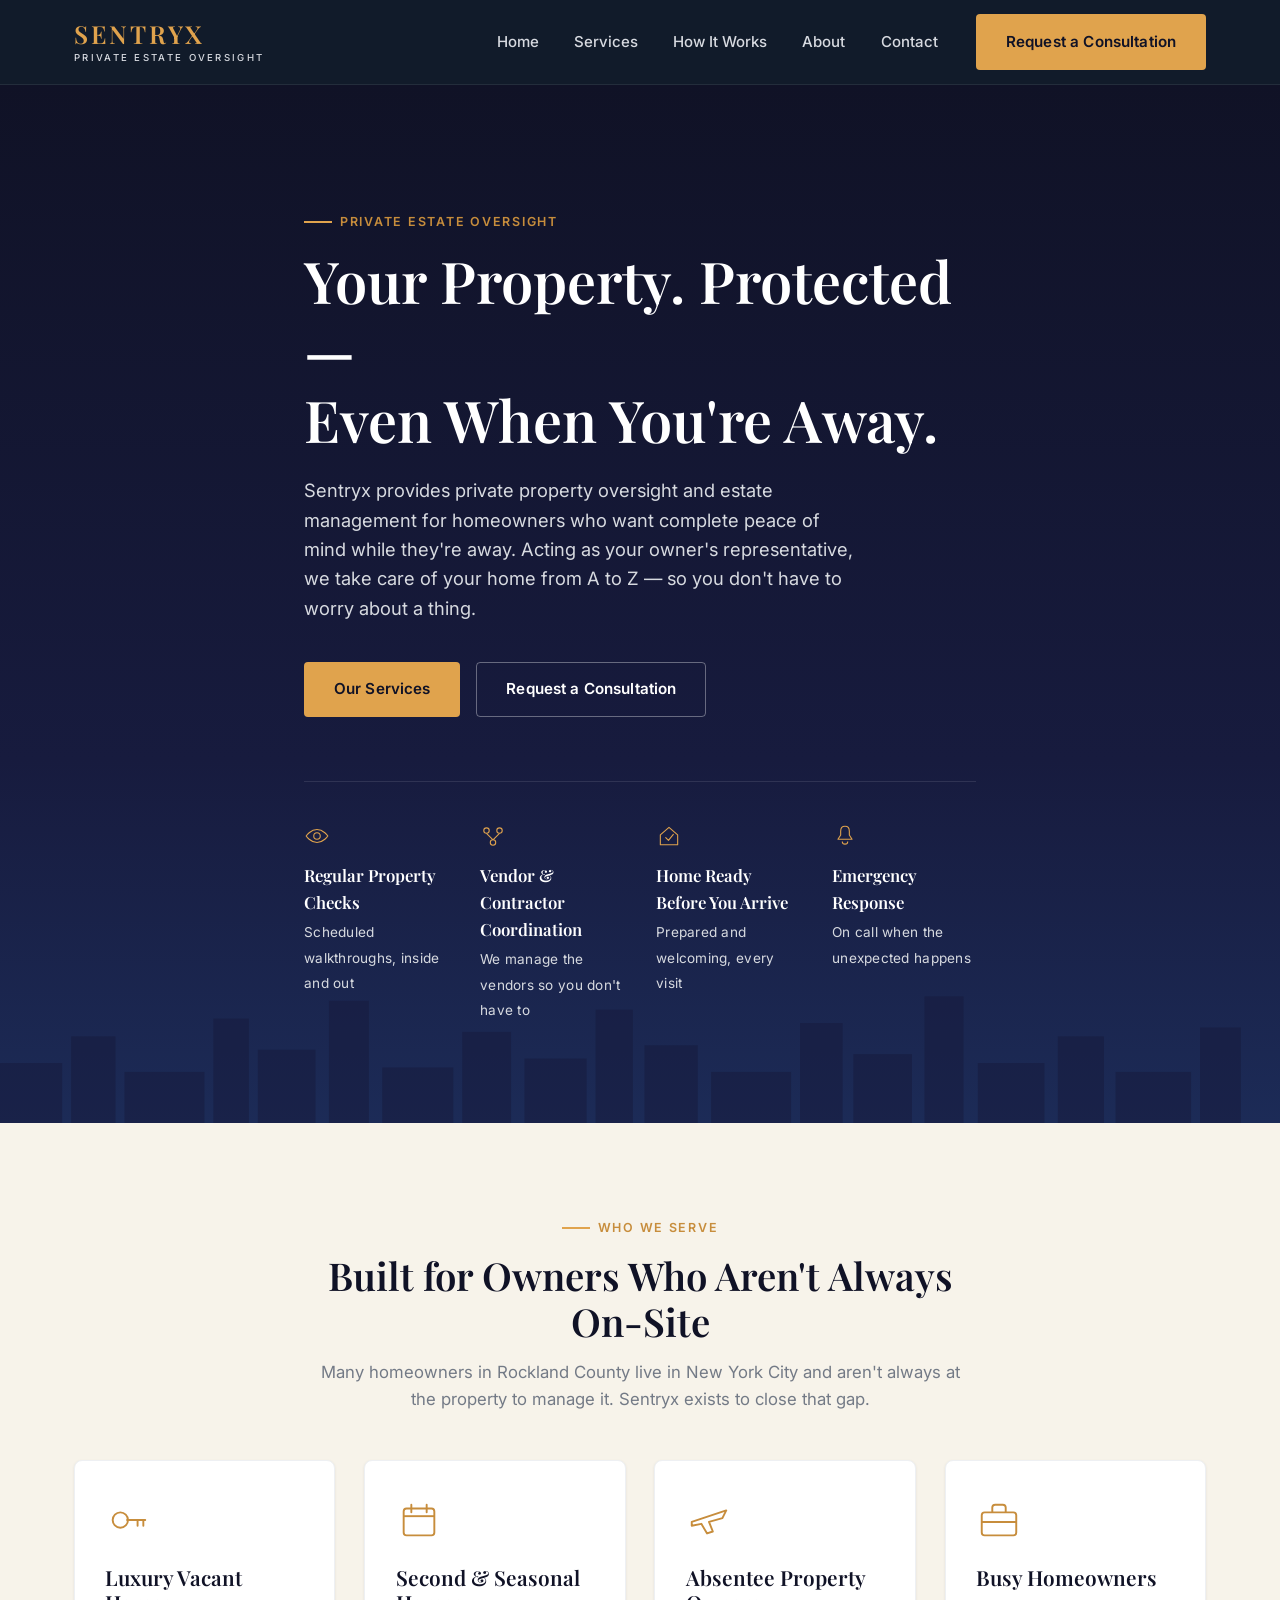
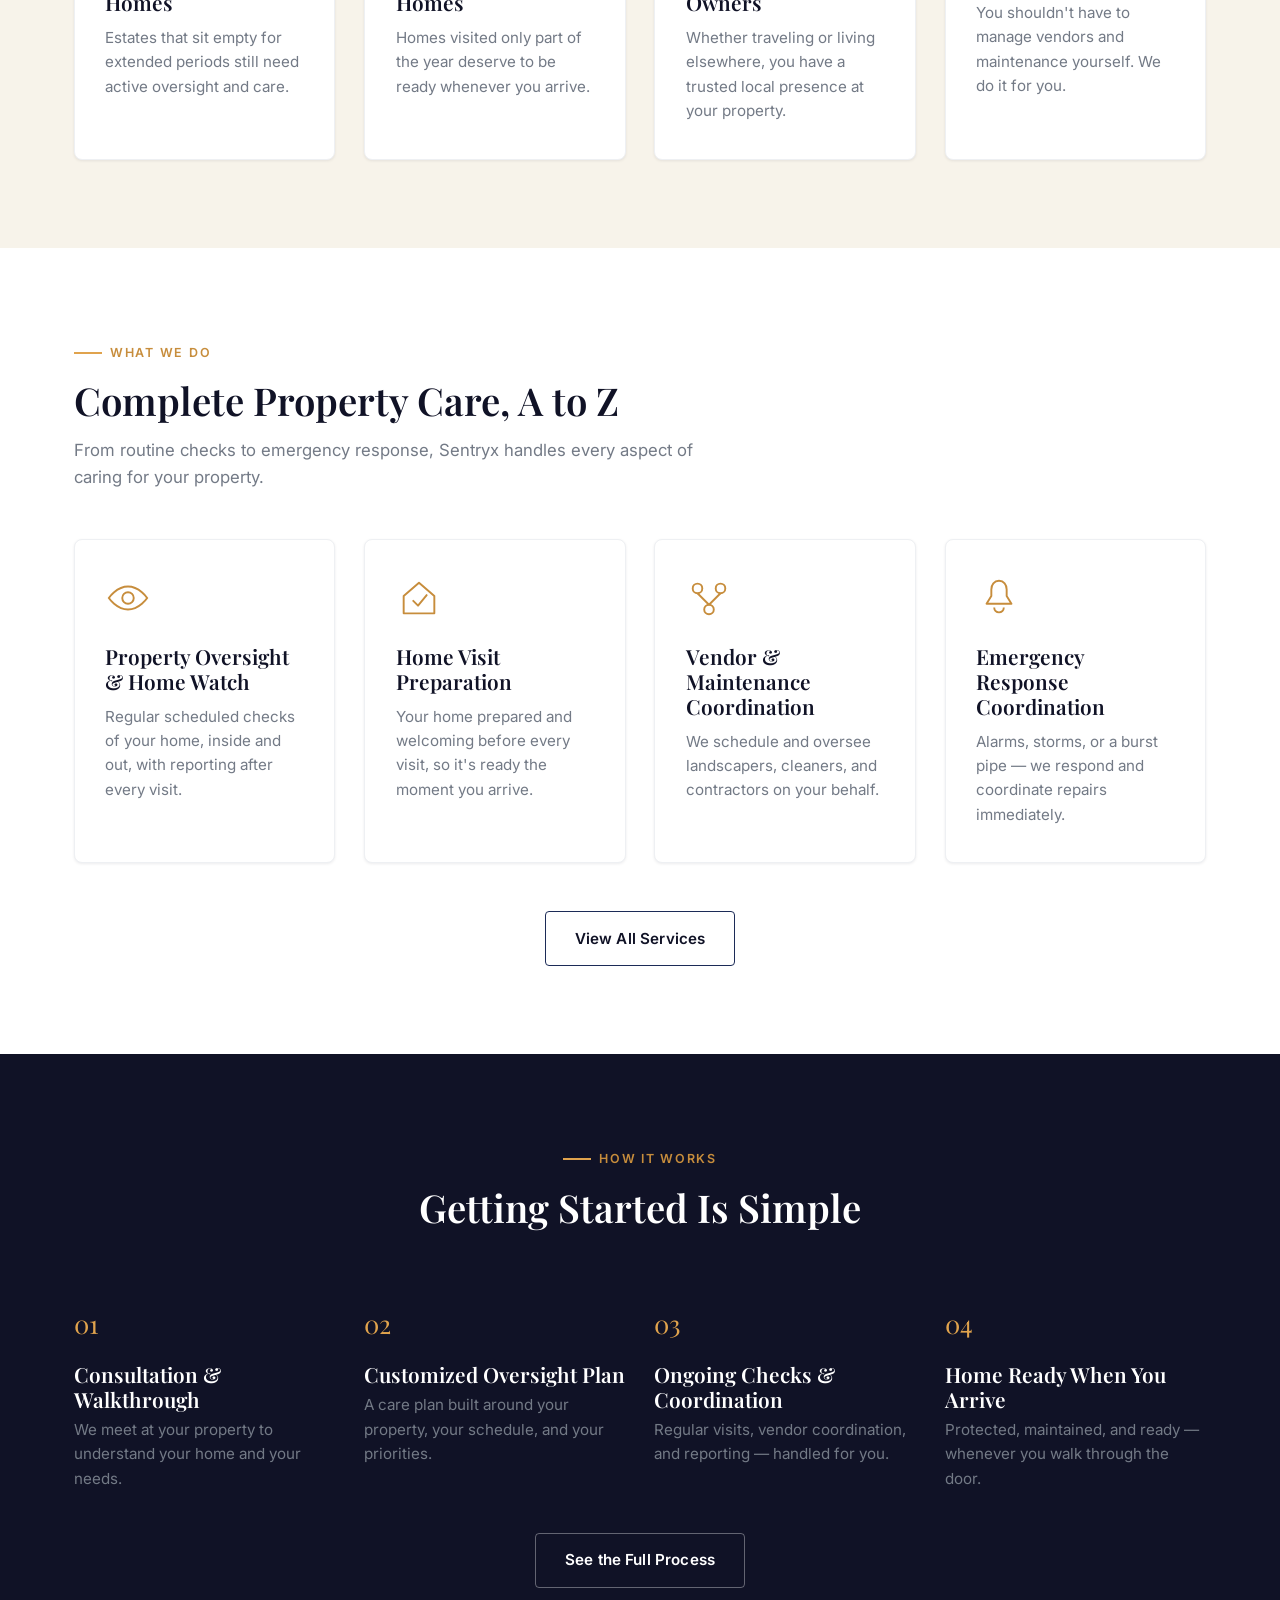
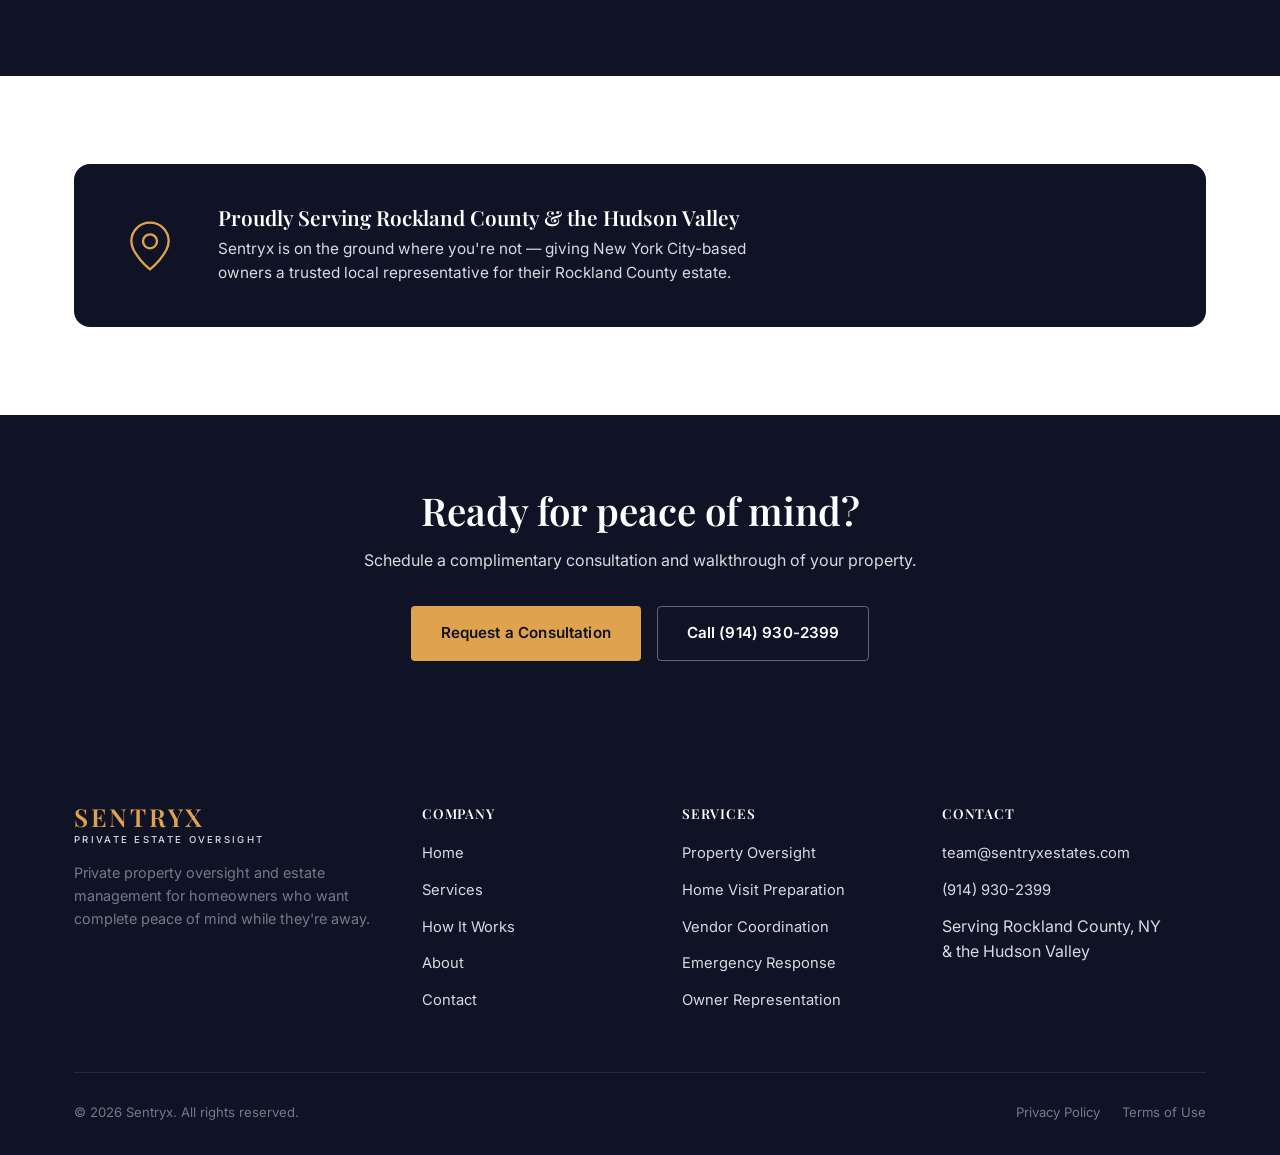
==== index.html @ 88a1ad17 "Rebrand site as Sentryx private property oversight company Replace the placeholder real-estate-inves" ====
<!doctype html>
<html lang="en">
<head>
  <meta charset="UTF-8" />
  <meta name="viewport" content="width=device-width, initial-scale=1.0" />
  <title>Sentryx | Private Estate Oversight &amp; Property Management</title>
  <meta name="description" content="Sentryx provides private property oversight and estate management for luxury vacant homes, second homes, and estates. Acting as your owner's representative, we handle your home from A to Z while you're away." />
  <meta property="og:title" content="Sentryx | Private Estate Oversight & Property Management" />
  <meta property="og:description" content="Your property, protected — even when you're away. Private property oversight and estate management for owners who aren't always on-site." />
  <meta property="og:type" content="website" />
  <link rel="icon" type="image/svg+xml" href="/favicon.svg" />
  <link rel="preconnect" href="https://fonts.googleapis.com" />
  <link rel="preconnect" href="https://fonts.gstatic.com" crossorigin />
  <link href="https://fonts.googleapis.com/css2?family=Inter:wght@400;500;600;700&family=Playfair+Display:wght@600;700&display=swap" rel="stylesheet" />
  <link rel="stylesheet" href="/css/styles.css" />
</head>
<body>

  <header class="site-header">
    <div class="container">
      <a href="/index.html" class="brand">
        <span class="brand__text">Sentryx<span>PRIVATE ESTATE OVERSIGHT</span></span>
      </a>

      <nav class="nav" data-nav>
        <ul class="nav__links">
          <li><a href="/index.html">Home</a></li>
          <li><a href="/services.html">Services</a></li>
          <li><a href="/how-it-works.html">How It Works</a></li>
          <li><a href="/about.html">About</a></li>
          <li><a href="/contact.html">Contact</a></li>
        </ul>
        <div class="nav__actions">
          <a href="/contact.html" class="btn btn--gold">Request a Consultation</a>
        </div>
      </nav>

      <button class="nav-toggle" data-nav-toggle aria-label="Toggle navigation" aria-expanded="false">
        <span></span><span></span><span></span>
      </button>
    </div>
  </header>

  <main>
    <!-- ================= HERO ================= -->
    <section class="hero">
      <div class="container hero__content">
        <div class="eyebrow">Private Estate Oversight</div>
        <h1>Your Property. Protected —<br>Even When You're Away.</h1>
        <p class="lead">
          Sentryx provides private property oversight and estate management for homeowners
          who want complete peace of mind while they're away. Acting as your owner's
          representative, we take care of your home from A to Z — so you don't have to worry
          about a thing.
        </p>
        <div class="hero__actions">
          <a href="/services.html" class="btn btn--gold">Our Services</a>
          <a href="/contact.html" class="btn btn--outline">Request a Consultation</a>
        </div>

        <div class="stat-bar">
          <div class="stat-bar__item">
            <svg viewBox="0 0 48 48" fill="none" xmlns="http://www.w3.org/2000/svg">
              <path d="M4 24 C4 24 12 12 24 12 C36 12 44 24 44 24 C44 24 36 36 24 36 C12 36 4 24 4 24 Z" stroke="currentColor" stroke-width="2"/>
              <circle cx="24" cy="24" r="6" stroke="currentColor" stroke-width="2"/>
            </svg>
            <strong>Regular Property Checks</strong>
            <span>Scheduled walkthroughs, inside and out</span>
          </div>
          <div class="stat-bar__item">
            <svg viewBox="0 0 48 48" fill="none" xmlns="http://www.w3.org/2000/svg">
              <circle cx="12" cy="14" r="5" stroke="currentColor" stroke-width="2"/>
              <circle cx="36" cy="14" r="5" stroke="currentColor" stroke-width="2"/>
              <circle cx="24" cy="36" r="5" stroke="currentColor" stroke-width="2"/>
              <path d="M12 19 L24 31 M36 19 L24 31" stroke="currentColor" stroke-width="2"/>
            </svg>
            <strong>Vendor &amp; Contractor Coordination</strong>
            <span>We manage the vendors so you don't have to</span>
          </div>
          <div class="stat-bar__item">
            <svg viewBox="0 0 48 48" fill="none" xmlns="http://www.w3.org/2000/svg">
              <path d="M8 22 L24 8 L40 22 V40 H8 Z" stroke="currentColor" stroke-width="2" stroke-linejoin="round"/>
              <path d="M18 27 L23 32 L32 21" stroke="currentColor" stroke-width="2" stroke-linecap="round" stroke-linejoin="round"/>
            </svg>
            <strong>Home Ready Before You Arrive</strong>
            <span>Prepared and welcoming, every visit</span>
          </div>
          <div class="stat-bar__item">
            <svg viewBox="0 0 48 48" fill="none" xmlns="http://www.w3.org/2000/svg">
              <path d="M24 6 C19 6 16 10 16 15 V22 L11 30 H37 L32 22 V15 C32 10 29 6 24 6 Z" stroke="currentColor" stroke-width="2" stroke-linejoin="round"/>
              <path d="M19 34 a5 5 0 0 0 10 0" stroke="currentColor" stroke-width="2"/>
            </svg>
            <strong>Emergency Response</strong>
            <span>On call when the unexpected happens</span>
          </div>
        </div>
      </div>

      <svg class="hero__skyline" viewBox="0 0 1440 160" preserveAspectRatio="none" xmlns="http://www.w3.org/2000/svg">
        <g fill="#171b3e">
          <rect x="0" y="90" width="70" height="70" />
          <rect x="80" y="60" width="50" height="100" />
          <rect x="140" y="100" width="90" height="60" />
          <rect x="240" y="40" width="40" height="120" />
          <rect x="290" y="75" width="65" height="85" />
          <rect x="370" y="20" width="45" height="140" />
          <rect x="430" y="95" width="80" height="65" />
          <rect x="520" y="55" width="55" height="105" />
          <rect x="590" y="85" width="70" height="75" />
          <rect x="670" y="30" width="42" height="130" />
          <rect x="725" y="70" width="60" height="90" />
          <rect x="800" y="100" width="90" height="60" />
          <rect x="900" y="45" width="48" height="115" />
          <rect x="960" y="80" width="66" height="80" />
          <rect x="1040" y="15" width="44" height="145" />
          <rect x="1100" y="90" width="75" height="70" />
          <rect x="1190" y="60" width="52" height="100" />
          <rect x="1255" y="100" width="85" height="60" />
          <rect x="1350" y="50" width="46" height="110" />
        </g>
      </svg>
    </section>

    <!-- ================= WHO WE SERVE ================= -->
    <section class="section section--cream">
      <div class="container">
        <div class="section-head center" data-reveal>
          <div class="eyebrow" style="justify-content:center">Who We Serve</div>
          <h2>Built for Owners Who Aren't Always On-Site</h2>
          <p>Many homeowners in Rockland County live in New York City and aren't always at the property to manage it. Sentryx exists to close that gap.</p>
        </div>

        <div class="grid grid--4">
          <div class="strategy-card" data-reveal>
            <svg class="strategy-card__icon" viewBox="0 0 48 48" fill="none" xmlns="http://www.w3.org/2000/svg">
              <circle cx="16" cy="24" r="8" stroke="currentColor" stroke-width="2"/>
              <path d="M23 24 H42 M34 24 V30 M40 24 V30" stroke="currentColor" stroke-width="2" stroke-linecap="round"/>
            </svg>
            <h3>Luxury Vacant Homes</h3>
            <p>Estates that sit empty for extended periods still need active oversight and care.</p>
          </div>
          <div class="strategy-card" data-reveal>
            <svg class="strategy-card__icon" viewBox="0 0 48 48" fill="none" xmlns="http://www.w3.org/2000/svg">
              <rect x="8" y="12" width="32" height="28" rx="3" stroke="currentColor" stroke-width="2"/>
              <path d="M8 20 H40" stroke="currentColor" stroke-width="2"/>
              <path d="M16 8 V16 M32 8 V16" stroke="currentColor" stroke-width="2" stroke-linecap="round"/>
            </svg>
            <h3>Second &amp; Seasonal Homes</h3>
            <p>Homes visited only part of the year deserve to be ready whenever you arrive.</p>
          </div>
          <div class="strategy-card" data-reveal>
            <svg class="strategy-card__icon" viewBox="0 0 48 48" fill="none" xmlns="http://www.w3.org/2000/svg">
              <path d="M6 26 L42 14 L38 22 L24 26 L28 36 L22 38 L16 28 L6 30 Z" stroke="currentColor" stroke-width="2" stroke-linejoin="round"/>
            </svg>
            <h3>Absentee Property Owners</h3>
            <p>Whether traveling or living elsewhere, you have a trusted local presence at your property.</p>
          </div>
          <div class="strategy-card" data-reveal>
            <svg class="strategy-card__icon" viewBox="0 0 48 48" fill="none" xmlns="http://www.w3.org/2000/svg">
              <rect x="6" y="16" width="36" height="24" rx="3" stroke="currentColor" stroke-width="2"/>
              <path d="M17 16 V11 C17 9 18.5 8 20 8 H28 C29.5 8 31 9 31 11 V16" stroke="currentColor" stroke-width="2"/>
              <path d="M6 26 H42" stroke="currentColor" stroke-width="2"/>
            </svg>
            <h3>Busy Homeowners</h3>
            <p>You shouldn't have to manage vendors and maintenance yourself. We do it for you.</p>
          </div>
        </div>
      </div>
    </section>

    <!-- ================= SERVICES TEASER ================= -->
    <section class="section">
      <div class="container">
        <div class="section-head" data-reveal>
          <div class="eyebrow">What We Do</div>
          <h2>Complete Property Care, A to Z</h2>
          <p>From routine checks to emergency response, Sentryx handles every aspect of caring for your property.</p>
        </div>

        <div class="grid grid--4">
          <div class="strategy-card" data-reveal>
            <svg class="strategy-card__icon" viewBox="0 0 48 48" fill="none" xmlns="http://www.w3.org/2000/svg">
              <path d="M4 24 C4 24 12 12 24 12 C36 12 44 24 44 24 C44 24 36 36 24 36 C12 36 4 24 4 24 Z" stroke="currentColor" stroke-width="2"/>
              <circle cx="24" cy="24" r="6" stroke="currentColor" stroke-width="2"/>
            </svg>
            <h3>Property Oversight &amp; Home Watch</h3>
            <p>Regular scheduled checks of your home, inside and out, with reporting after every visit.</p>
          </div>
          <div class="strategy-card" data-reveal>
            <svg class="strategy-card__icon" viewBox="0 0 48 48" fill="none" xmlns="http://www.w3.org/2000/svg">
              <path d="M8 22 L24 8 L40 22 V40 H8 Z" stroke="currentColor" stroke-width="2" stroke-linejoin="round"/>
              <path d="M18 27 L23 32 L32 21" stroke="currentColor" stroke-width="2" stroke-linecap="round" stroke-linejoin="round"/>
            </svg>
            <h3>Home Visit Preparation</h3>
            <p>Your home prepared and welcoming before every visit, so it's ready the moment you arrive.</p>
          </div>
          <div class="strategy-card" data-reveal>
            <svg class="strategy-card__icon" viewBox="0 0 48 48" fill="none" xmlns="http://www.w3.org/2000/svg">
              <circle cx="12" cy="14" r="5" stroke="currentColor" stroke-width="2"/>
              <circle cx="36" cy="14" r="5" stroke="currentColor" stroke-width="2"/>
              <circle cx="24" cy="36" r="5" stroke="currentColor" stroke-width="2"/>
              <path d="M12 19 L24 31 M36 19 L24 31" stroke="currentColor" stroke-width="2"/>
            </svg>
            <h3>Vendor &amp; Maintenance Coordination</h3>
            <p>We schedule and oversee landscapers, cleaners, and contractors on your behalf.</p>
          </div>
          <div class="strategy-card" data-reveal>
            <svg class="strategy-card__icon" viewBox="0 0 48 48" fill="none" xmlns="http://www.w3.org/2000/svg">
              <path d="M24 6 C19 6 16 10 16 15 V22 L11 30 H37 L32 22 V15 C32 10 29 6 24 6 Z" stroke="currentColor" stroke-width="2" stroke-linejoin="round"/>
              <path d="M19 34 a5 5 0 0 0 10 0" stroke="currentColor" stroke-width="2"/>
            </svg>
            <h3>Emergency Response Coordination</h3>
            <p>Alarms, storms, or a burst pipe — we respond and coordinate repairs immediately.</p>
          </div>
        </div>

        <div style="text-align:center; margin-top:3rem" data-reveal>
          <a href="/services.html" class="btn btn--outline-dark">View All Services</a>
        </div>
      </div>
    </section>

    <!-- ================= HOW IT WORKS TEASER ================= -->
    <section class="section section--navy">
      <div class="container">
        <div class="section-head center" data-reveal>
          <div class="eyebrow" style="justify-content:center">How It Works</div>
          <h2>Getting Started Is Simple</h2>
        </div>
        <div class="grid grid--4">
          <div class="value-item" style="border:none; flex-direction:column" data-reveal>
            <span class="value-item__num">01</span>
            <div><h3>Consultation &amp; Walkthrough</h3><p>We meet at your property to understand your home and your needs.</p></div>
          </div>
          <div class="value-item" style="border:none; flex-direction:column" data-reveal>
            <span class="value-item__num">02</span>
            <div><h3>Customized Oversight Plan</h3><p>A care plan built around your property, your schedule, and your priorities.</p></div>
          </div>
          <div class="value-item" style="border:none; flex-direction:column" data-reveal>
            <span class="value-item__num">03</span>
            <div><h3>Ongoing Checks &amp; Coordination</h3><p>Regular visits, vendor coordination, and reporting — handled for you.</p></div>
          </div>
          <div class="value-item" style="border:none; flex-direction:column" data-reveal>
            <span class="value-item__num">04</span>
            <div><h3>Home Ready When You Arrive</h3><p>Protected, maintained, and ready — whenever you walk through the door.</p></div>
          </div>
        </div>
        <div style="text-align:center; margin-top:1rem" data-reveal>
          <a href="/how-it-works.html" class="btn btn--outline">See the Full Process</a>
        </div>
      </div>
    </section>

    <!-- ================= COVERAGE ================= -->
    <section class="section">
      <div class="container">
        <div class="coverage-banner" data-reveal>
          <svg class="coverage-banner__icon" viewBox="0 0 48 48" fill="none" xmlns="http://www.w3.org/2000/svg">
            <path d="M24 4 C15 4 8 11 8 20 C8 31 24 44 24 44 C24 44 40 31 40 20 C40 11 33 4 24 4 Z" stroke="currentColor" stroke-width="2" stroke-linejoin="round"/>
            <circle cx="24" cy="20" r="6" stroke="currentColor" stroke-width="2"/>
          </svg>
          <div>
            <h3>Proudly Serving Rockland County &amp; the Hudson Valley</h3>
            <p>Sentryx is on the ground where you're not — giving New York City-based owners a trusted local representative for their Rockland County estate.</p>
          </div>
        </div>
      </div>
    </section>

    <!-- ================= CTA ================= -->
    <section class="cta-band">
      <div class="container">
        <h2>Ready for peace of mind?</h2>
        <p>Schedule a complimentary consultation and walkthrough of your property.</p>
        <div class="cta-band__actions">
          <a href="/contact.html" class="btn btn--gold">Request a Consultation</a>
          <a href="tel:+19149302399" class="btn btn--outline">Call (914) 930-2399</a>
        </div>
      </div>
    </section>
  </main>

  <footer class="site-footer">
    <div class="container">
      <div class="footer-grid">
        <div class="footer-brand">
          <a href="/index.html" class="brand">
            <span class="brand__text">Sentryx<span>PRIVATE ESTATE OVERSIGHT</span></span>
          </a>
          <p>Private property oversight and estate management for homeowners who want complete peace of mind while they're away.</p>
        </div>
        <div>
          <h4>Company</h4>
          <ul>
            <li><a href="/index.html">Home</a></li>
            <li><a href="/services.html">Services</a></li>
            <li><a href="/how-it-works.html">How It Works</a></li>
            <li><a href="/about.html">About</a></li>
            <li><a href="/contact.html">Contact</a></li>
          </ul>
        </div>
        <div>
          <h4>Services</h4>
          <ul>
            <li><a href="/services.html#oversight">Property Oversight</a></li>
            <li><a href="/services.html#preparation">Home Visit Preparation</a></li>
            <li><a href="/services.html#vendor">Vendor Coordination</a></li>
            <li><a href="/services.html#emergency">Emergency Response</a></li>
            <li><a href="/services.html#representation">Owner Representation</a></li>
          </ul>
        </div>
        <div>
          <h4>Contact</h4>
          <ul>
            <li><a href="mailto:team@sentryxestates.com">team@sentryxestates.com</a></li>
            <li><a href="tel:+19149302399">(914) 930-2399</a></li>
            <li><span>Serving Rockland County, NY<br>&amp; the Hudson Valley</span></li>
          </ul>
        </div>
      </div>
      <div class="footer-bottom">
        <span>&copy; <span data-year>2026</span> Sentryx. All rights reserved.</span>
        <div class="footer-legal">
          <a href="/contact.html">Privacy Policy</a>
          <a href="/contact.html">Terms of Use</a>
        </div>
      </div>
    </div>
  </footer>

  <script src="/js/main.js"></script>
</body>
</html>
---- css/styles.css ----
/* ==========================================================================
   Sentryx — Design System
   ========================================================================== */

:root {
  --navy-900: #101226;
  --navy-800: #171b3e;
  --navy-700: #1c2b57;
  --navy-600: #102052;
  --gold-500: #e0a34d;
  --gold-600: #c78d3c;
  --gold-100: #f7e7cc;
  --gold-gradient: linear-gradient(135deg, #eeb96d, #e0a34d);
  --cream: #f7f3ea;
  --white: #ffffff;
  --gray-900: #1c2027;
  --gray-700: #454b55;
  --gray-500: #737a86;
  --gray-300: #d7dae0;
  --gray-100: #eef0f3;

  --font-serif: "Playfair Display", Georgia, "Times New Roman", serif;
  --font-sans: "Inter", -apple-system, BlinkMacSystemFont, "Segoe UI", Roboto, sans-serif;

  --container-width: 1180px;
  --radius-sm: 4px;
  --radius-md: 8px;
  --radius-lg: 16px;
  --shadow-sm: 0 1px 3px rgba(8, 18, 34, 0.08);
  --shadow-md: 0 8px 24px rgba(8, 18, 34, 0.10);
  --shadow-lg: 0 20px 48px rgba(8, 18, 34, 0.16);
  --transition: 0.25s ease;
}

/* ---------- Reset ---------- */
*, *::before, *::after { box-sizing: border-box; }
html { scroll-behavior: smooth; }
body, h1, h2, h3, h4, p, figure { margin: 0; }
ul { margin: 0; padding: 0; list-style: none; }
a { color: inherit; text-decoration: none; }
img, svg { display: block; max-width: 100%; }
button { font: inherit; cursor: pointer; }
input, textarea, select { font: inherit; }

body {
  font-family: var(--font-sans);
  color: var(--gray-900);
  background: var(--white);
  line-height: 1.6;
  -webkit-font-smoothing: antialiased;
}

h1, h2, h3, h4 {
  font-family: var(--font-serif);
  font-weight: 600;
  line-height: 1.2;
  color: var(--navy-900);
}

.eyebrow {
  display: inline-flex;
  align-items: center;
  gap: 0.5rem;
  font-size: 0.78rem;
  letter-spacing: 0.14em;
  text-transform: uppercase;
  color: var(--gold-600);
  font-weight: 600;
  margin-bottom: 0.9rem;
}
.eyebrow::before {
  content: "";
  width: 28px;
  height: 2px;
  background: var(--gold-500);
  display: inline-block;
}

.container {
  width: 100%;
  max-width: var(--container-width);
  margin: 0 auto;
  padding: 0 24px;
}

.section {
  padding: 88px 0;
}
.section--tight { padding: 56px 0; }
.section--navy {
  background: var(--navy-900);
  color: var(--gray-300);
}
.section--navy h2, .section--navy h3 { color: var(--white); }
.section--cream { background: var(--cream); }

.section-head {
  max-width: 640px;
  margin-bottom: 3rem;
}
.section-head.center { margin-left: auto; margin-right: auto; text-align: center; }
.section-head p { color: var(--gray-500); font-size: 1.05rem; margin-top: 0.9rem; }
.section--navy .section-head p { color: var(--gray-300); }

h1 { font-size: clamp(2.4rem, 4.5vw, 3.6rem); }
h2 { font-size: clamp(1.9rem, 3vw, 2.5rem); }
h3 { font-size: 1.3rem; }

/* ---------- Buttons ---------- */
.btn {
  display: inline-flex;
  align-items: center;
  justify-content: center;
  gap: 0.6rem;
  padding: 0.9rem 1.8rem;
  border-radius: var(--radius-sm);
  font-weight: 600;
  font-size: 0.95rem;
  letter-spacing: 0.01em;
  border: 1px solid transparent;
  transition: background var(--transition), color var(--transition), border-color var(--transition), transform var(--transition);
  white-space: nowrap;
}
.btn:active { transform: translateY(1px); }
.btn--gold {
  background: var(--gold-500);
  color: var(--navy-900);
}
.btn--gold:hover { background: var(--gold-600); }
.btn--outline {
  border-color: rgba(255, 255, 255, 0.35);
  color: var(--white);
}
.btn--outline:hover { border-color: var(--gold-500); color: var(--gold-500); }
.btn--outline-dark {
  border-color: var(--navy-700);
  color: var(--navy-900);
}
.btn--outline-dark:hover { border-color: var(--gold-600); color: var(--gold-600); }
.btn--block { width: 100%; }

/* ---------- Header / Nav ---------- */
.site-header {
  position: sticky;
  top: 0;
  z-index: 100;
  background: rgba(8, 18, 34, 0.96);
  backdrop-filter: blur(6px);
  border-bottom: 1px solid rgba(255, 255, 255, 0.08);
}
.site-header .container {
  display: flex;
  align-items: center;
  justify-content: space-between;
  height: 84px;
}

.brand {
  display: flex;
  align-items: center;
  gap: 0.65rem;
  color: var(--white);
}
.brand__text {
  font-family: var(--font-serif);
  font-size: 1.55rem;
  font-weight: 600;
  letter-spacing: 0.11em;
  text-transform: uppercase;
  color: var(--gold-500);
  line-height: 1;
}
.brand__text span {
  display: block;
  font-family: var(--font-sans);
  font-size: 0.6rem;
  letter-spacing: 0.24em;
  text-transform: uppercase;
  color: var(--gray-300);
  font-weight: 500;
  margin-top: 6px;
}

.nav {
  display: flex;
  align-items: center;
  gap: 2.4rem;
}
.nav__links {
  display: flex;
  gap: 2.2rem;
}
.nav__links a {
  color: var(--gray-300);
  font-size: 0.94rem;
  font-weight: 500;
  position: relative;
  padding: 0.4rem 0;
  transition: color var(--transition);
}
.nav__links a:hover, .nav__links a.is-active { color: var(--white); }
.nav__links a.is-active::after {
  content: "";
  position: absolute;
  left: 0; right: 0; bottom: 0;
  height: 2px;
  background: var(--gold-500);
}

.nav-toggle {
  display: none;
  flex-direction: column;
  gap: 5px;
  background: none;
  border: none;
  padding: 6px;
}
.nav-toggle span {
  width: 24px;
  height: 2px;
  background: var(--white);
  transition: transform var(--transition), opacity var(--transition);
}
.nav-toggle.is-open span:nth-child(1) { transform: translateY(7px) rotate(45deg); }
.nav-toggle.is-open span:nth-child(2) { opacity: 0; }
.nav-toggle.is-open span:nth-child(3) { transform: translateY(-7px) rotate(-45deg); }

/* ---------- Hero ---------- */
.hero {
  position: relative;
  background: linear-gradient(180deg, var(--navy-900) 0%, var(--navy-800) 65%, var(--navy-700) 100%);
  color: var(--white);
  overflow: hidden;
  padding: 120px 0 100px;
}
.hero__skyline {
  position: absolute;
  left: 0; right: 0; bottom: -2px;
  width: 100%;
  height: auto;
  opacity: 0.55;
  pointer-events: none;
}
.hero h1 { color: var(--white); }
.hero__content {
  position: relative;
  max-width: 720px;
}
.hero p.lead {
  font-size: 1.15rem;
  color: var(--gray-300);
  margin-top: 1.4rem;
  max-width: 560px;
}
.hero__actions {
  display: flex;
  gap: 1rem;
  margin-top: 2.4rem;
  flex-wrap: wrap;
}

.stat-bar {
  position: relative;
  border-top: 1px solid rgba(255, 255, 255, 0.1);
  margin-top: 4rem;
  padding-top: 2.6rem;
  display: grid;
  grid-template-columns: repeat(4, 1fr);
  gap: 2rem;
}
.stat-bar__item svg {
  width: 26px;
  height: 26px;
  color: var(--gold-500);
  margin-bottom: 0.8rem;
}
.stat-bar__item strong {
  display: block;
  font-family: var(--font-serif);
  font-size: 1.05rem;
  font-weight: 600;
  color: var(--white);
  margin-bottom: 0.2rem;
}
.stat-bar__item span {
  font-size: 0.85rem;
  color: var(--gray-300);
  letter-spacing: 0.02em;
}

/* ---------- Check list (service inclusions) ---------- */
.check-list { margin-top: 1.2rem; }
.check-list li {
  display: flex;
  gap: 0.65rem;
  align-items: flex-start;
  padding: 0.45rem 0;
  color: var(--gray-700);
  font-size: 0.94rem;
}
.check-list li svg {
  width: 17px;
  height: 17px;
  color: var(--gold-600);
  flex-shrink: 0;
  margin-top: 3px;
}

/* ---------- Service detail card (services page) ---------- */
.service-detail {
  display: grid;
  grid-template-columns: 64px 1fr;
  gap: 1.6rem;
  padding: 2.4rem 0;
  border-bottom: 1px solid var(--gray-100);
}
.service-detail:last-child { border-bottom: none; }
.service-detail__icon {
  width: 64px;
  height: 64px;
  border-radius: var(--radius-md);
  background: var(--navy-900);
  display: flex;
  align-items: center;
  justify-content: center;
}
.service-detail__icon svg { width: 30px; height: 30px; color: var(--gold-500); }
.service-detail h3 { margin-bottom: 0.5rem; }
.service-detail p { color: var(--gray-500); font-size: 0.98rem; max-width: 620px; }

/* ---------- Coverage / service-area banner ---------- */
.coverage-banner {
  display: flex;
  align-items: center;
  gap: 2.5rem;
  background: var(--navy-900);
  color: var(--white);
  border-radius: var(--radius-lg);
  padding: 2.6rem 3rem;
  flex-wrap: wrap;
}
.coverage-banner__icon {
  width: 56px;
  height: 56px;
  flex-shrink: 0;
  color: var(--gold-500);
}
.coverage-banner h3 { color: var(--white); margin-bottom: 0.4rem; }
.coverage-banner p { color: var(--gray-300); font-size: 0.96rem; max-width: 560px; }

/* ---------- Cards ---------- */
.grid {
  display: grid;
  gap: 1.8rem;
}
.grid--2 { grid-template-columns: repeat(2, 1fr); }
.grid--3 { grid-template-columns: repeat(3, 1fr); }
.grid--4 { grid-template-columns: repeat(4, 1fr); }

.strategy-card {
  background: var(--white);
  border: 1px solid var(--gray-100);
  border-radius: var(--radius-md);
  padding: 2.2rem 1.9rem;
  box-shadow: var(--shadow-sm);
  transition: transform var(--transition), box-shadow var(--transition);
}
.strategy-card:hover { transform: translateY(-4px); box-shadow: var(--shadow-md); }
.strategy-card__icon {
  width: 46px;
  height: 46px;
  margin-bottom: 1.4rem;
  color: var(--gold-600);
}
.strategy-card h3 { margin-bottom: 0.7rem; }
.strategy-card p { color: var(--gray-500); font-size: 0.95rem; }

.property-card {
  background: var(--white);
  border-radius: var(--radius-md);
  overflow: hidden;
  border: 1px solid var(--gray-100);
  box-shadow: var(--shadow-sm);
  transition: transform var(--transition), box-shadow var(--transition);
  display: flex;
  flex-direction: column;
}
.property-card:hover { transform: translateY(-4px); box-shadow: var(--shadow-md); }
.property-card__media {
  position: relative;
  aspect-ratio: 4 / 3;
  background: linear-gradient(135deg, var(--navy-700), var(--navy-900));
  overflow: hidden;
}
.property-card__media svg { width: 100%; height: 100%; }
.property-card__tag {
  position: absolute;
  top: 14px; left: 14px;
  background: rgba(8, 18, 34, 0.75);
  color: var(--gold-500);
  font-size: 0.72rem;
  letter-spacing: 0.08em;
  text-transform: uppercase;
  font-weight: 600;
  padding: 0.4rem 0.7rem;
  border-radius: var(--radius-sm);
}
.property-card__body {
  padding: 1.5rem 1.4rem 1.7rem;
  flex: 1;
  display: flex;
  flex-direction: column;
}
.property-card__body h3 { font-size: 1.15rem; margin-bottom: 0.3rem; }
.property-card__loc {
  color: var(--gray-500);
  font-size: 0.88rem;
  margin-bottom: 1rem;
}
.property-card__meta {
  display: flex;
  gap: 1.2rem;
  margin-top: auto;
  padding-top: 1rem;
  border-top: 1px solid var(--gray-100);
  font-size: 0.82rem;
  color: var(--gray-700);
}
.property-card__meta strong { color: var(--navy-900); display: block; font-size: 0.95rem; }

/* ---------- Filter tabs (portfolio) ---------- */
.filter-bar {
  display: flex;
  flex-wrap: wrap;
  gap: 0.7rem;
  margin-bottom: 2.6rem;
}
.filter-btn {
  background: var(--white);
  border: 1px solid var(--gray-300);
  color: var(--gray-700);
  padding: 0.55rem 1.2rem;
  border-radius: 999px;
  font-size: 0.88rem;
  font-weight: 500;
  transition: all var(--transition);
}
.filter-btn:hover { border-color: var(--gold-500); color: var(--navy-900); }
.filter-btn.is-active {
  background: var(--navy-900);
  border-color: var(--navy-900);
  color: var(--white);
}

/* ---------- CTA band ---------- */
.cta-band {
  background: var(--navy-900);
  color: var(--white);
  padding: 4.5rem 0;
  text-align: center;
}
.cta-band h2 { color: var(--white); }
.cta-band p { color: var(--gray-300); margin-top: 0.9rem; max-width: 560px; margin-left: auto; margin-right: auto; }
.cta-band__actions { margin-top: 2rem; display: flex; justify-content: center; gap: 1rem; flex-wrap: wrap; }

/* ---------- Team ---------- */
.team-card {
  text-align: left;
  background: var(--white);
  border: 1px solid var(--gray-100);
  border-radius: var(--radius-md);
  overflow: hidden;
  box-shadow: var(--shadow-sm);
}
.team-card__media {
  aspect-ratio: 3 / 3.2;
  background: linear-gradient(160deg, var(--navy-600), var(--navy-900));
  display: flex;
  align-items: center;
  justify-content: center;
}
.team-card__media svg { width: 56%; height: 56%; color: rgba(201, 168, 106, 0.85); }
.team-card__body { padding: 1.4rem 1.3rem 1.6rem; }
.team-card__body h3 { font-size: 1.08rem; margin-bottom: 0.15rem; }
.team-card__role {
  color: var(--gold-600);
  font-size: 0.82rem;
  font-weight: 600;
  letter-spacing: 0.04em;
  text-transform: uppercase;
  margin-bottom: 0.8rem;
  display: block;
}
.team-card__body p.bio { color: var(--gray-500); font-size: 0.9rem; }

/* ---------- Values list ---------- */
.value-item {
  display: flex;
  gap: 1.1rem;
  padding: 1.6rem 0;
  border-bottom: 1px solid var(--gray-100);
}
.value-item:last-child { border-bottom: none; }
.value-item__num {
  font-family: var(--font-serif);
  font-size: 1.6rem;
  color: var(--gold-500);
  flex-shrink: 0;
  width: 3rem;
}
.value-item h3 { margin-bottom: 0.4rem; }
.value-item p { color: var(--gray-500); font-size: 0.95rem; }

/* ---------- Timeline (about) ---------- */
.timeline { position: relative; padding-left: 2rem; }
.timeline::before {
  content: "";
  position: absolute;
  left: 5px; top: 6px; bottom: 6px;
  width: 2px;
  background: var(--gray-300);
}
.timeline__item { position: relative; padding-bottom: 2.4rem; }
.timeline__item:last-child { padding-bottom: 0; }
.timeline__item::before {
  content: "";
  position: absolute;
  left: -2rem; top: 4px;
  width: 12px; height: 12px;
  border-radius: 50%;
  background: var(--gold-500);
  border: 3px solid var(--white);
  box-shadow: 0 0 0 1px var(--gray-300);
}
.timeline__year {
  font-family: var(--font-serif);
  color: var(--navy-900);
  font-size: 1.1rem;
  font-weight: 700;
  margin-bottom: 0.25rem;
}
.timeline__item p { color: var(--gray-500); font-size: 0.95rem; }

/* ---------- Contact ---------- */
.contact-grid {
  display: grid;
  grid-template-columns: 1.1fr 0.9fr;
  gap: 3rem;
  align-items: start;
}
.form-field { margin-bottom: 1.3rem; }
.form-field label {
  display: block;
  font-size: 0.86rem;
  font-weight: 600;
  color: var(--navy-900);
  margin-bottom: 0.5rem;
}
.form-field input,
.form-field select,
.form-field textarea {
  width: 100%;
  padding: 0.85rem 1rem;
  border: 1px solid var(--gray-300);
  border-radius: var(--radius-sm);
  background: var(--white);
  color: var(--gray-900);
  transition: border-color var(--transition);
}
.form-field input:focus,
.form-field select:focus,
.form-field textarea:focus {
  outline: none;
  border-color: var(--gold-500);
}
.form-field textarea { resize: vertical; min-height: 120px; }
.form-note { font-size: 0.82rem; color: var(--gray-500); margin-top: 0.9rem; }
.form-success {
  display: none;
  background: var(--gold-100);
  border: 1px solid var(--gold-500);
  color: var(--navy-900);
  padding: 1rem 1.2rem;
  border-radius: var(--radius-sm);
  margin-bottom: 1.5rem;
  font-size: 0.92rem;
}
.form-success.is-visible { display: block; }

.info-card {
  background: var(--cream);
  border-radius: var(--radius-md);
  padding: 2.2rem;
}
.info-row {
  display: flex;
  gap: 1rem;
  padding: 1.1rem 0;
  border-bottom: 1px solid var(--gray-300);
}
.info-row:first-child { padding-top: 0; }
.info-row:last-child { border-bottom: none; }
.info-row__icon {
  width: 22px; height: 22px;
  color: var(--gold-600);
  flex-shrink: 0;
  margin-top: 2px;
}
.info-row h3 { font-size: 0.98rem; margin-bottom: 0.2rem; }
.info-row p, .info-row a { color: var(--gray-700); font-size: 0.92rem; }
.info-row a:hover { color: var(--gold-600); }

.map-graphic {
  margin-top: 1.6rem;
  border-radius: var(--radius-md);
  overflow: hidden;
  border: 1px solid var(--gray-300);
}

/* ---------- Footer ---------- */
.site-footer {
  background: var(--navy-900);
  color: var(--gray-300);
  padding: 4.5rem 0 2rem;
}
.footer-grid {
  display: grid;
  grid-template-columns: 1.4fr 1fr 1fr 1.2fr;
  gap: 2.5rem;
  padding-bottom: 3rem;
  border-bottom: 1px solid rgba(255, 255, 255, 0.1);
}
.footer-grid h4 {
  color: var(--white);
  font-size: 0.85rem;
  letter-spacing: 0.06em;
  text-transform: uppercase;
  margin-bottom: 1.2rem;
}
.footer-grid ul li { margin-bottom: 0.7rem; }
.footer-grid ul a {
  color: var(--gray-300);
  font-size: 0.92rem;
  transition: color var(--transition);
}
.footer-grid ul a:hover { color: var(--gold-500); }
.footer-brand p {
  color: var(--gray-500);
  font-size: 0.9rem;
  margin-top: 1rem;
  max-width: 320px;
}
.footer-bottom {
  display: flex;
  justify-content: space-between;
  align-items: center;
  padding-top: 1.8rem;
  font-size: 0.82rem;
  color: var(--gray-500);
  flex-wrap: wrap;
  gap: 1rem;
}
.footer-bottom a:hover { color: var(--gold-500); }
.footer-legal { display: flex; gap: 1.4rem; }

/* ---------- Reveal animation ---------- */
[data-reveal] {
  opacity: 0;
  transform: translateY(16px);
  transition: opacity 0.6s ease, transform 0.6s ease;
}
[data-reveal].is-visible {
  opacity: 1;
  transform: translateY(0);
}

/* ---------- Page hero (inner pages) ---------- */
.page-hero {
  background: linear-gradient(180deg, var(--navy-900), var(--navy-700));
  color: var(--white);
  padding: 76px 0 64px;
  text-align: center;
}
.page-hero h1 { color: var(--white); }
.page-hero .eyebrow { justify-content: center; color: var(--gold-500); }
.page-hero p { color: var(--gray-300); max-width: 600px; margin: 1rem auto 0; }
.breadcrumb {
  font-size: 0.85rem;
  color: var(--gray-500);
  margin-top: 0.8rem;
}
.breadcrumb a:hover { color: var(--gold-500); }

/* ---------- 404 ---------- */
.error-page {
  min-height: 70vh;
  display: flex;
  align-items: center;
  justify-content: center;
  text-align: center;
  padding: 6rem 0;
}
.error-page .code {
  font-family: var(--font-serif);
  font-size: 6rem;
  color: var(--gold-500);
  line-height: 1;
}

/* ==========================================================================
   Responsive
   ========================================================================== */
@media (max-width: 1024px) {
  .footer-grid { grid-template-columns: 1fr 1fr; gap: 2.5rem 2rem; }
  .grid--4 { grid-template-columns: repeat(2, 1fr); }
  .grid--3 { grid-template-columns: repeat(2, 1fr); }
  .contact-grid { grid-template-columns: 1fr; }
}

@media (max-width: 860px) {
  .nav__links { display: none; }
  .nav-toggle { display: flex; }
  .nav {
    position: fixed;
    top: 84px; left: 0; right: 0;
    background: var(--navy-900);
    flex-direction: column;
    align-items: stretch;
    padding: 0;
    max-height: 0;
    overflow: hidden;
    transition: max-height var(--transition);
    border-bottom: 1px solid rgba(255,255,255,0.08);
  }
  .nav.is-open { max-height: 420px; }
  .nav__links {
    display: flex;
    flex-direction: column;
    gap: 0;
    padding: 0.5rem 24px 1.5rem;
  }
  .nav__links a { padding: 0.9rem 0; border-bottom: 1px solid rgba(255,255,255,0.06); }
  .nav__actions { padding: 0 24px 1.5rem; }
  .stat-bar { grid-template-columns: repeat(2, 1fr); }
}

@media (max-width: 640px) {
  .section { padding: 64px 0; }
  .grid--2, .grid--3, .grid--4 { grid-template-columns: 1fr; }
  .hero { padding: 96px 0 72px; }
  .footer-grid { grid-template-columns: 1fr; }
  .footer-bottom { flex-direction: column; align-items: flex-start; }
  .cta-band__actions .btn { width: 100%; }
  .service-detail { grid-template-columns: 1fr; }
  .coverage-banner { padding: 2rem; text-align: center; flex-direction: column; }
  .coverage-banner p { margin: 0 auto; }
}
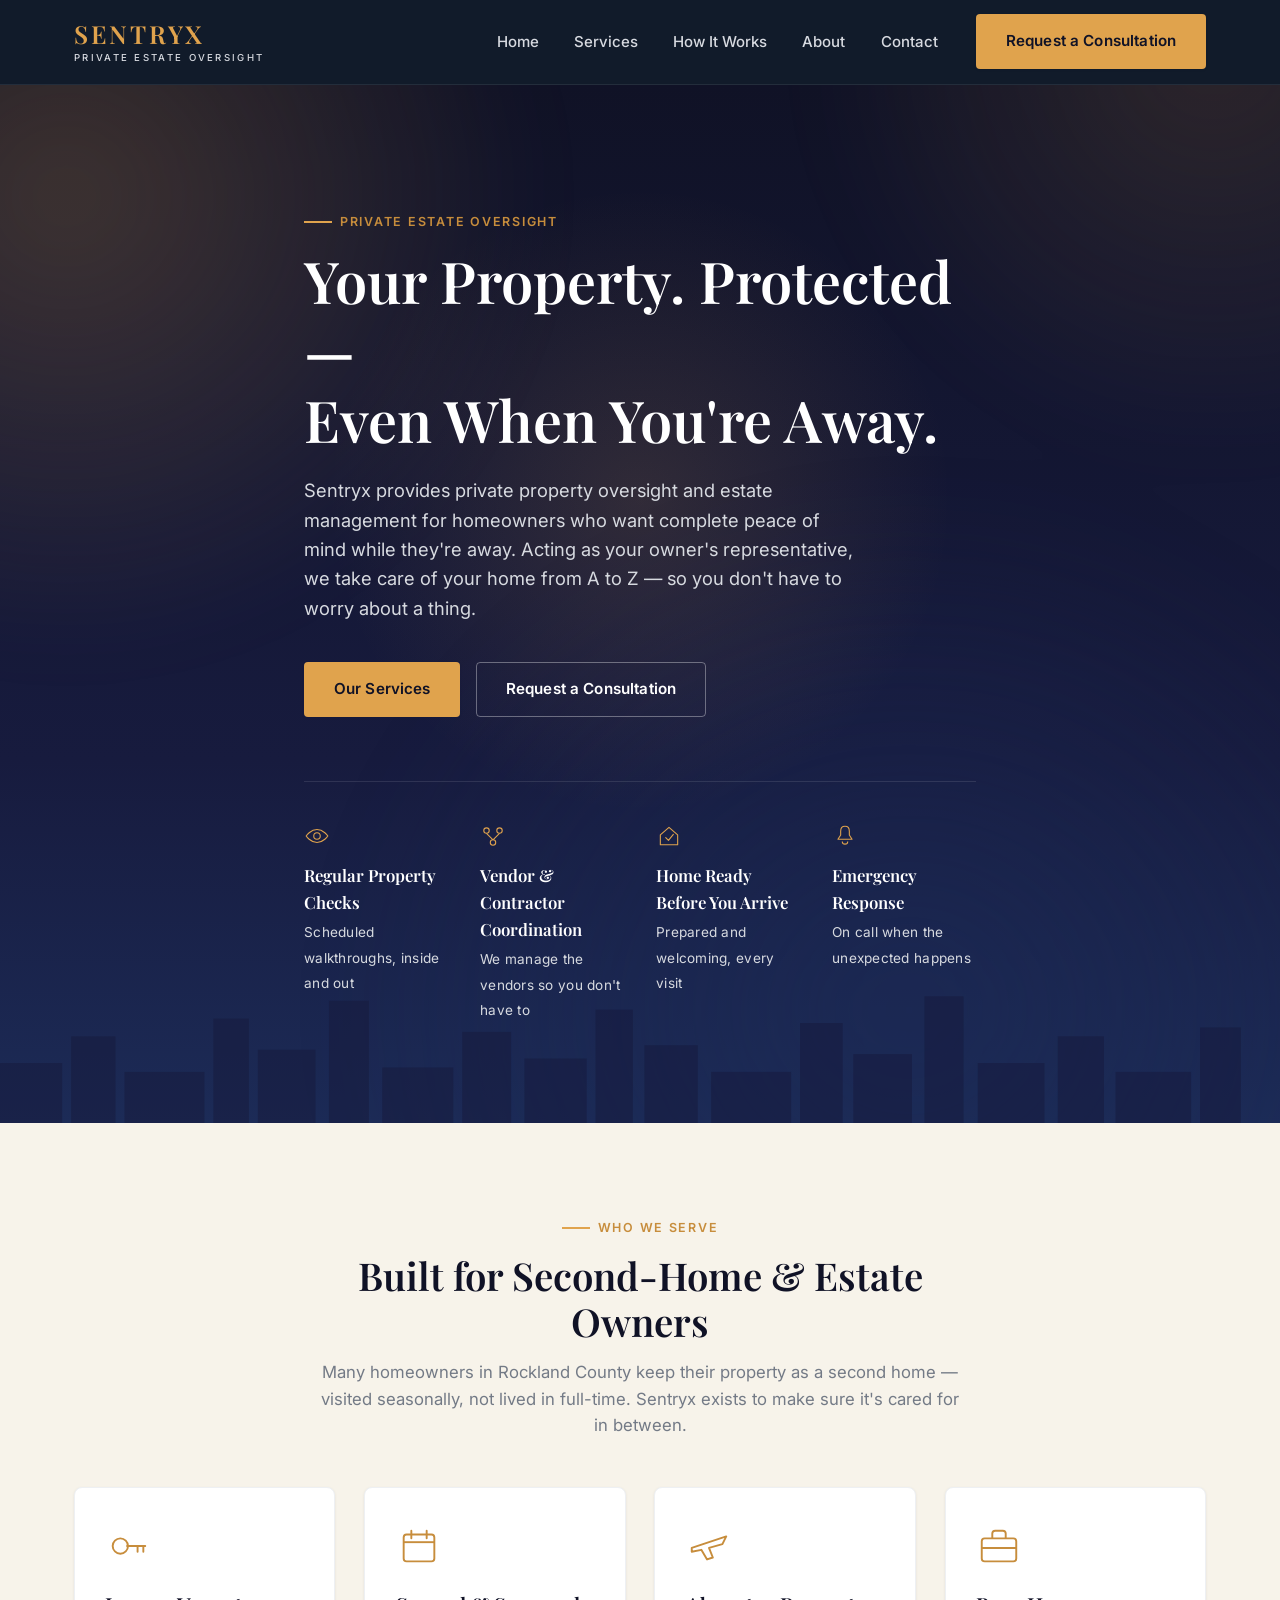
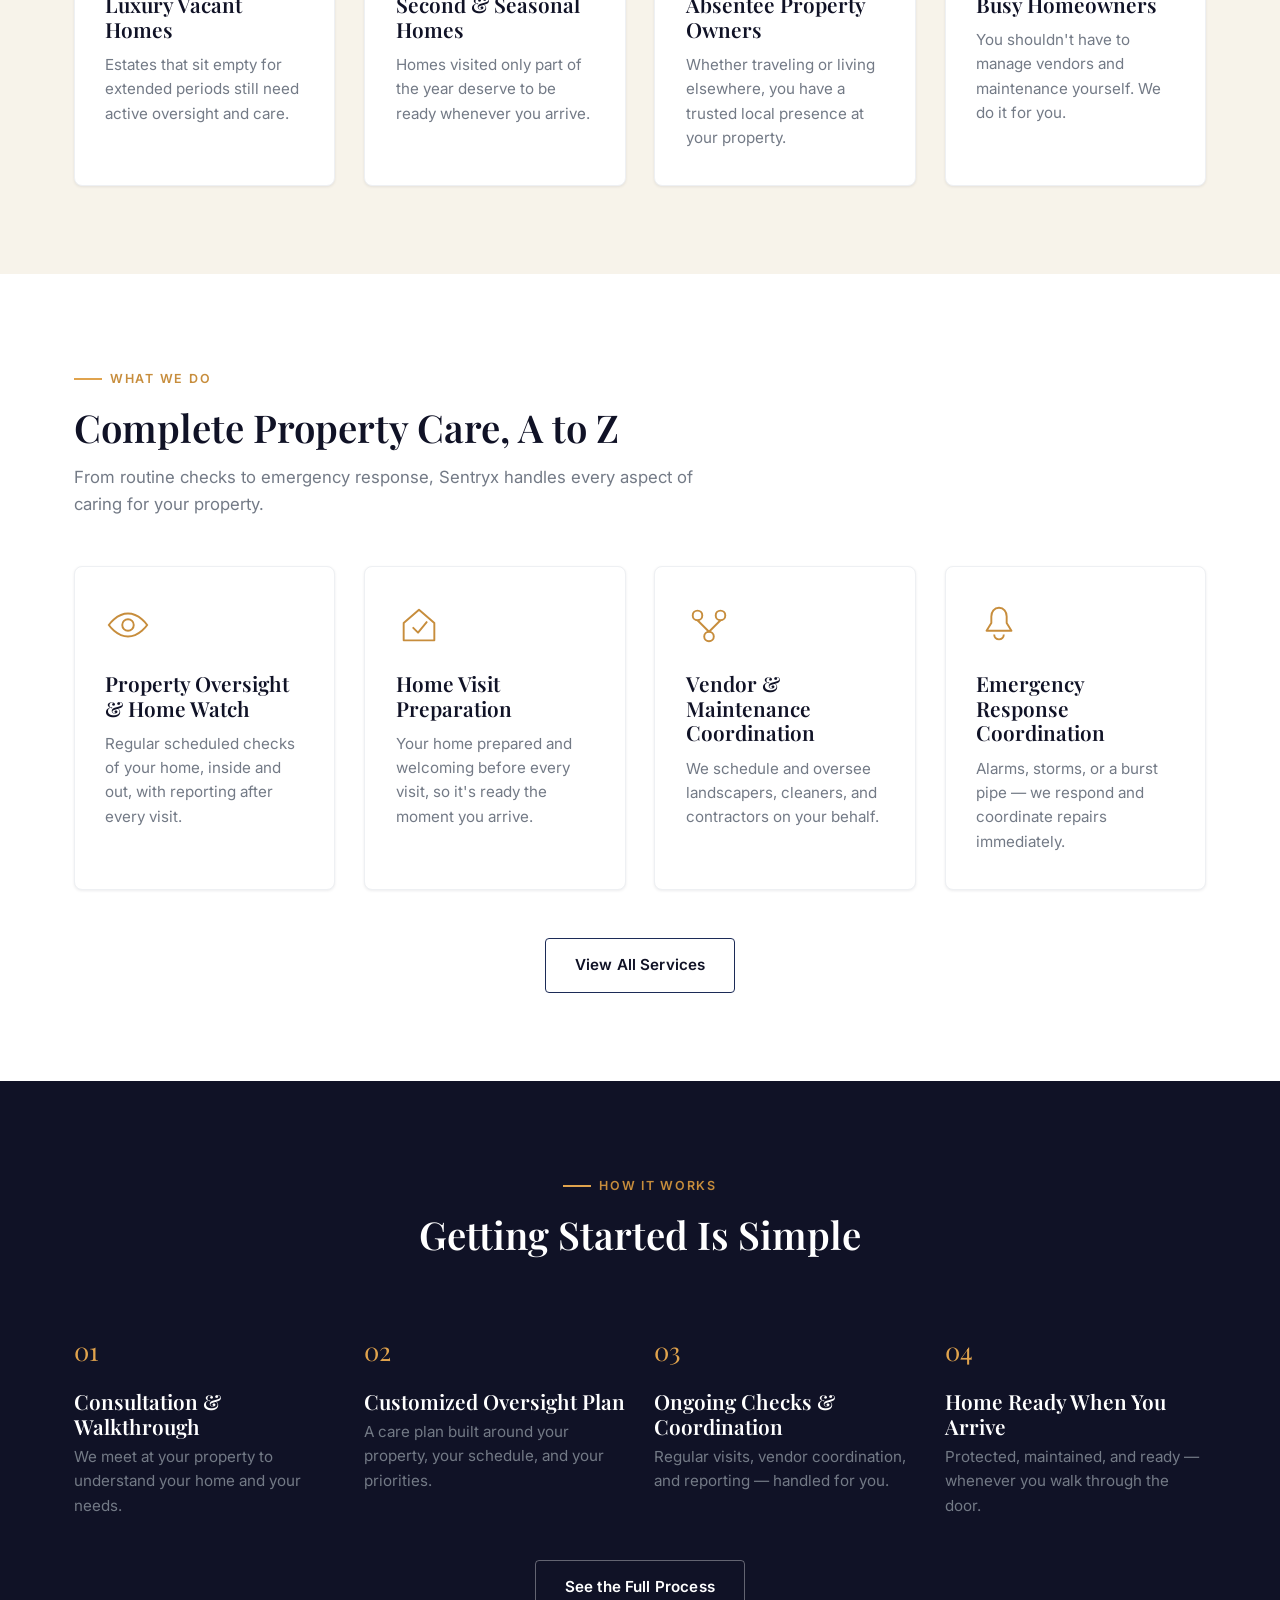
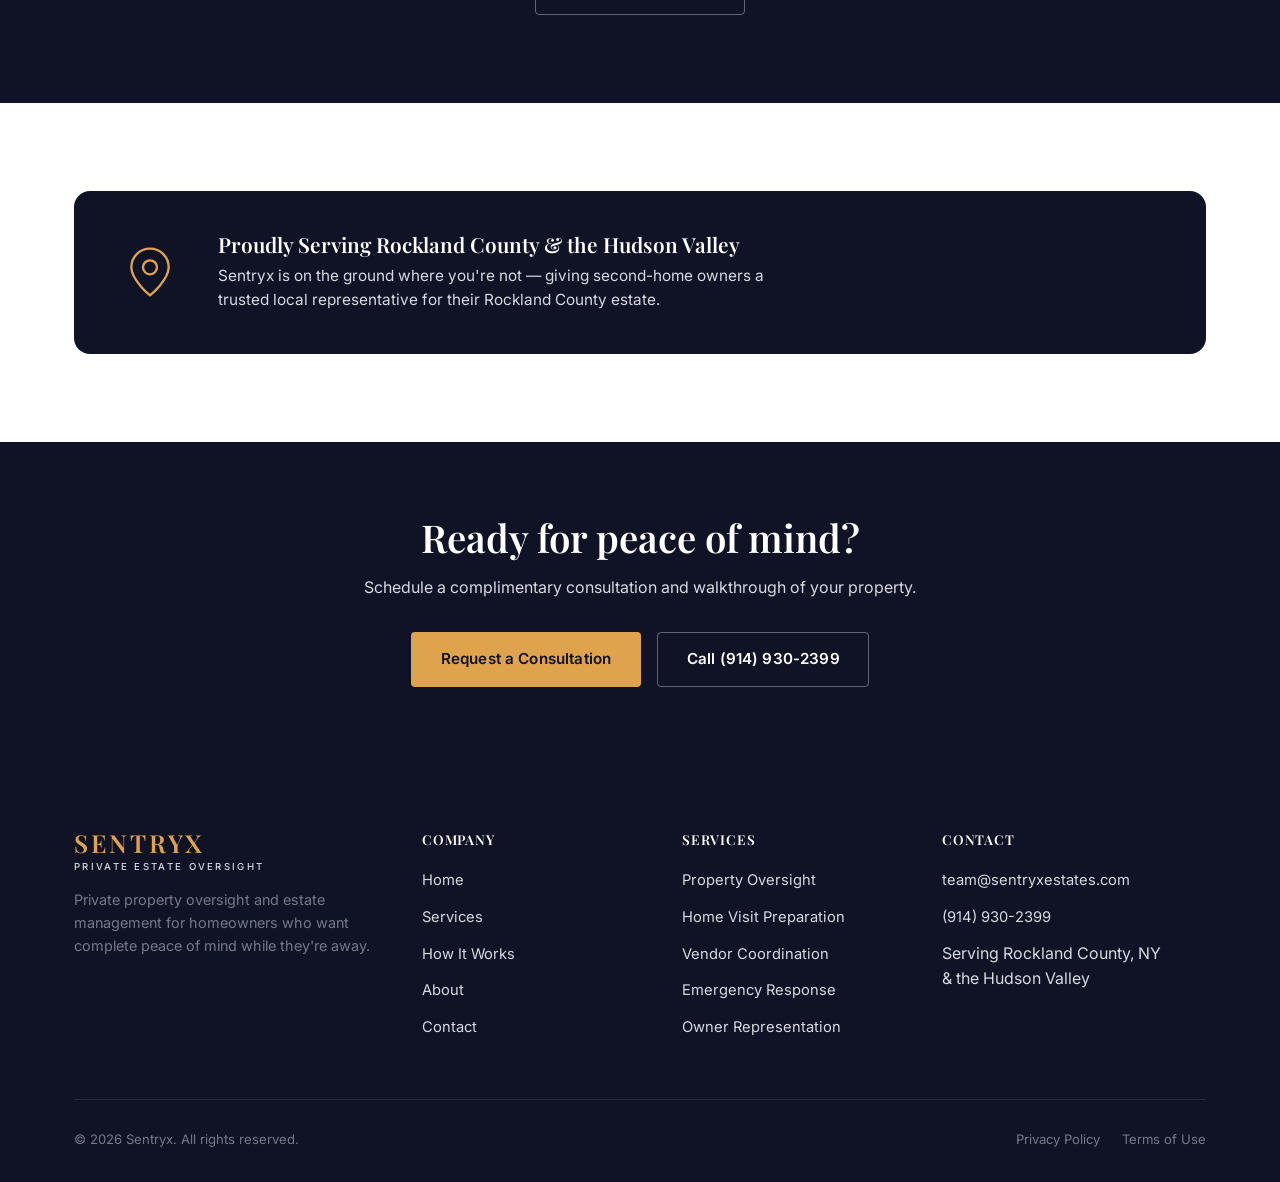
==== commit c561a4ee: "Reframe homepage/about copy around second-home ownership, not NYC commuters Swaps the "aren't always" ====
--- a/index.html
+++ b/index.html
@@ -6,7 +6,7 @@
   <title>Sentryx | Private Estate Oversight &amp; Property Management</title>
   <meta name="description" content="Sentryx provides private property oversight and estate management for luxury vacant homes, second homes, and estates. Acting as your owner's representative, we handle your home from A to Z while you're away." />
   <meta property="og:title" content="Sentryx | Private Estate Oversight & Property Management" />
-  <meta property="og:description" content="Your property, protected — even when you're away. Private property oversight and estate management for owners who aren't always on-site." />
+  <meta property="og:description" content="Your property, protected — even when you're away. Private property oversight and estate management for second-home and estate owners." />
   <meta property="og:type" content="website" />
   <link rel="icon" type="image/svg+xml" href="/favicon.svg" />
   <link rel="preconnect" href="https://fonts.googleapis.com" />
@@ -126,8 +126,8 @@
       <div class="container">
         <div class="section-head center" data-reveal>
           <div class="eyebrow" style="justify-content:center">Who We Serve</div>
-          <h2>Built for Owners Who Aren't Always On-Site</h2>
-          <p>Many homeowners in Rockland County live in New York City and aren't always at the property to manage it. Sentryx exists to close that gap.</p>
+          <h2>Built for Second-Home &amp; Estate Owners</h2>
+          <p>Many homeowners in Rockland County keep their property as a second home — visited seasonally, not lived in full-time. Sentryx exists to make sure it's cared for in between.</p>
         </div>
 
         <div class="grid grid--4">
@@ -261,7 +261,7 @@
           </svg>
           <div>
             <h3>Proudly Serving Rockland County &amp; the Hudson Valley</h3>
-            <p>Sentryx is on the ground where you're not — giving New York City-based owners a trusted local representative for their Rockland County estate.</p>
+            <p>Sentryx is on the ground where you're not — giving second-home owners a trusted local representative for their Rockland County estate.</p>
           </div>
         </div>
       </div>
--- a/css/styles.css
+++ b/css/styles.css
@@ -29,7 +29,11 @@
   --shadow-sm: 0 1px 3px rgba(8, 18, 34, 0.08);
   --shadow-md: 0 8px 24px rgba(8, 18, 34, 0.10);
   --shadow-lg: 0 20px 48px rgba(8, 18, 34, 0.16);
-  --transition: 0.25s ease;
+  --glow-gold: 0 0 0 1px rgba(224, 163, 77, 0.35), 0 8px 28px rgba(224, 163, 77, 0.28);
+  --transition: 0.25s cubic-bezier(0.16, 1, 0.3, 1);
+  --ease-out-expo: cubic-bezier(0.16, 1, 0.3, 1);
+  --mx: 50%;
+  --my: 40%;
 }
 
 /* ---------- Reset ---------- */
@@ -48,6 +52,7 @@
   background: var(--white);
   line-height: 1.6;
   -webkit-font-smoothing: antialiased;
+  animation: fadeInPage 0.6s var(--ease-out-expo);
 }
 
 h1, h2, h3, h4 {
@@ -55,6 +60,30 @@
   font-weight: 600;
   line-height: 1.2;
   color: var(--navy-900);
+}
+
+/* ---------- Motion keyframes ---------- */
+@keyframes auroraDrift {
+  0%   { transform: translate(-6%, -4%) scale(1); }
+  50%  { transform: translate(5%, 4%) scale(1.12); }
+  100% { transform: translate(-6%, -4%) scale(1); }
+}
+@keyframes auroraDriftSlow {
+  0%   { transform: translate(4%, 3%) scale(1.05); }
+  50%  { transform: translate(-5%, -3%) scale(0.95); }
+  100% { transform: translate(4%, 3%) scale(1.05); }
+}
+@keyframes floatY {
+  0%, 100% { transform: translateY(0); }
+  50%      { transform: translateY(-7px); }
+}
+@keyframes breatheGlow {
+  0%, 100% { box-shadow: 0 0 0 0 rgba(224, 163, 77, 0.35), var(--shadow-sm); }
+  50%      { box-shadow: 0 0 0 10px rgba(224, 163, 77, 0), var(--shadow-sm); }
+}
+@keyframes fadeInPage {
+  from { opacity: 0; }
+  to   { opacity: 1; }
 }
 
 .eyebrow {
@@ -121,22 +150,28 @@
   transition: background var(--transition), color var(--transition), border-color var(--transition), transform var(--transition);
   white-space: nowrap;
 }
-.btn:active { transform: translateY(1px); }
+.btn { will-change: transform; }
+.btn:active { transform: translateY(1px) scale(0.98); }
 .btn--gold {
   background: var(--gold-500);
   color: var(--navy-900);
-}
-.btn--gold:hover { background: var(--gold-600); }
+  box-shadow: 0 0 0 0 rgba(224, 163, 77, 0.35), var(--shadow-sm);
+}
+.btn--gold:hover { background: var(--gold-600); box-shadow: var(--glow-gold); transform: translateY(-2px); }
+.hero__actions .btn--gold,
+.cta-band__actions .btn--gold {
+  animation: breatheGlow 3.4s ease-in-out infinite;
+}
 .btn--outline {
   border-color: rgba(255, 255, 255, 0.35);
   color: var(--white);
 }
-.btn--outline:hover { border-color: var(--gold-500); color: var(--gold-500); }
+.btn--outline:hover { border-color: var(--gold-500); color: var(--gold-500); transform: translateY(-2px); }
 .btn--outline-dark {
   border-color: var(--navy-700);
   color: var(--navy-900);
 }
-.btn--outline-dark:hover { border-color: var(--gold-600); color: var(--gold-600); }
+.btn--outline-dark:hover { border-color: var(--gold-600); color: var(--gold-600); transform: translateY(-2px); }
 .btn--block { width: 100%; }
 
 /* ---------- Header / Nav ---------- */
@@ -147,13 +182,20 @@
   background: rgba(8, 18, 34, 0.96);
   backdrop-filter: blur(6px);
   border-bottom: 1px solid rgba(255, 255, 255, 0.08);
+  transition: height var(--transition), box-shadow var(--transition), border-color var(--transition);
 }
 .site-header .container {
   display: flex;
   align-items: center;
   justify-content: space-between;
   height: 84px;
-}
+  transition: height var(--transition);
+}
+.site-header.is-scrolled {
+  border-bottom-color: rgba(224, 163, 77, 0.18);
+  box-shadow: 0 12px 32px rgba(8, 18, 34, 0.28);
+}
+.site-header.is-scrolled .container { height: 68px; }
 
 .brand {
   display: flex;
@@ -198,13 +240,20 @@
   padding: 0.4rem 0;
   transition: color var(--transition);
 }
-.nav__links a:hover, .nav__links a.is-active { color: var(--white); }
-.nav__links a.is-active::after {
+.nav__links a::after {
   content: "";
   position: absolute;
   left: 0; right: 0; bottom: 0;
   height: 2px;
   background: var(--gold-500);
+  transform: scaleX(0);
+  transform-origin: left;
+  transition: transform 0.35s var(--ease-out-expo);
+}
+.nav__links a:hover, .nav__links a.is-active { color: var(--white); }
+.nav__links a:hover::after,
+.nav__links a.is-active::after {
+  transform: scaleX(1);
 }
 
 .nav-toggle {
@@ -233,13 +282,36 @@
   overflow: hidden;
   padding: 120px 0 100px;
 }
+.hero::before {
+  content: "";
+  position: absolute;
+  inset: -20%;
+  background:
+    radial-gradient(38% 45% at 18% 22%, rgba(224, 163, 77, 0.22), transparent 70%),
+    radial-gradient(32% 40% at 82% 12%, rgba(224, 163, 77, 0.14), transparent 70%),
+    radial-gradient(45% 50% at 65% 78%, rgba(28, 43, 87, 0.55), transparent 70%);
+  filter: blur(40px);
+  animation: auroraDrift 22s ease-in-out infinite;
+  pointer-events: none;
+}
+.hero::after {
+  content: "";
+  position: absolute;
+  inset: 0;
+  background: radial-gradient(480px circle at var(--mx) var(--my), rgba(224, 163, 77, 0.14), transparent 65%);
+  pointer-events: none;
+  transition: opacity 0.4s ease;
+}
+.hero__content { position: relative; z-index: 1; }
 .hero__skyline {
   position: absolute;
+  z-index: 1;
   left: 0; right: 0; bottom: -2px;
   width: 100%;
   height: auto;
   opacity: 0.55;
   pointer-events: none;
+  will-change: transform;
 }
 .hero h1 { color: var(--white); }
 .hero__content {
@@ -273,7 +345,11 @@
   height: 26px;
   color: var(--gold-500);
   margin-bottom: 0.8rem;
-}
+  animation: floatY 5s ease-in-out infinite;
+}
+.stat-bar__item:nth-child(2) svg { animation-delay: 0.4s; }
+.stat-bar__item:nth-child(3) svg { animation-delay: 0.8s; }
+.stat-bar__item:nth-child(4) svg { animation-delay: 1.2s; }
 .stat-bar__item strong {
   display: block;
   font-family: var(--font-serif);
@@ -344,6 +420,7 @@
   height: 56px;
   flex-shrink: 0;
   color: var(--gold-500);
+  animation: floatY 5.5s ease-in-out infinite;
 }
 .coverage-banner h3 { color: var(--white); margin-bottom: 0.4rem; }
 .coverage-banner p { color: var(--gray-300); font-size: 0.96rem; max-width: 560px; }
@@ -363,15 +440,21 @@
   border-radius: var(--radius-md);
   padding: 2.2rem 1.9rem;
   box-shadow: var(--shadow-sm);
-  transition: transform var(--transition), box-shadow var(--transition);
-}
-.strategy-card:hover { transform: translateY(-4px); box-shadow: var(--shadow-md); }
+  transition: transform var(--transition), box-shadow var(--transition), border-color var(--transition);
+}
+.strategy-card:hover {
+  transform: translateY(-6px);
+  box-shadow: var(--shadow-md), 0 0 0 1px rgba(224, 163, 77, 0.18);
+  border-color: rgba(224, 163, 77, 0.35);
+}
 .strategy-card__icon {
   width: 46px;
   height: 46px;
   margin-bottom: 1.4rem;
   color: var(--gold-600);
-}
+  transition: transform 0.4s var(--ease-out-expo);
+}
+.strategy-card:hover .strategy-card__icon { transform: translateY(-3px) scale(1.08); }
 .strategy-card h3 { margin-bottom: 0.7rem; }
 .strategy-card p { color: var(--gray-500); font-size: 0.95rem; }
 
@@ -385,7 +468,7 @@
   display: flex;
   flex-direction: column;
 }
-.property-card:hover { transform: translateY(-4px); box-shadow: var(--shadow-md); }
+.property-card:hover { transform: translateY(-6px); box-shadow: var(--shadow-md), 0 0 0 1px rgba(224, 163, 77, 0.18); }
 .property-card__media {
   position: relative;
   aspect-ratio: 4 / 3;
@@ -531,6 +614,7 @@
   background: var(--gold-500);
   border: 3px solid var(--white);
   box-shadow: 0 0 0 1px var(--gray-300);
+  animation: breatheGlow 3s ease-in-out infinite;
 }
 .timeline__year {
   font-family: var(--font-serif);
@@ -666,21 +750,43 @@
 /* ---------- Reveal animation ---------- */
 [data-reveal] {
   opacity: 0;
-  transform: translateY(16px);
-  transition: opacity 0.6s ease, transform 0.6s ease;
+  transform: translateY(26px) scale(0.97);
+  transition: opacity 0.8s var(--ease-out-expo), transform 0.8s var(--ease-out-expo);
+  transition-delay: calc(var(--reveal-i, 0) * 90ms);
 }
 [data-reveal].is-visible {
   opacity: 1;
-  transform: translateY(0);
+  transform: translateY(0) scale(1);
 }
 
 /* ---------- Page hero (inner pages) ---------- */
 .page-hero {
+  position: relative;
   background: linear-gradient(180deg, var(--navy-900), var(--navy-700));
   color: var(--white);
   padding: 76px 0 64px;
   text-align: center;
-}
+  overflow: hidden;
+}
+.page-hero::before {
+  content: "";
+  position: absolute;
+  inset: -30%;
+  background:
+    radial-gradient(35% 55% at 25% 30%, rgba(224, 163, 77, 0.16), transparent 70%),
+    radial-gradient(30% 45% at 75% 65%, rgba(224, 163, 77, 0.1), transparent 70%);
+  filter: blur(40px);
+  animation: auroraDriftSlow 20s ease-in-out infinite;
+  pointer-events: none;
+}
+.page-hero::after {
+  content: "";
+  position: absolute;
+  inset: 0;
+  background: radial-gradient(420px circle at var(--mx) var(--my), rgba(224, 163, 77, 0.12), transparent 65%);
+  pointer-events: none;
+}
+.page-hero .container { position: relative; z-index: 1; }
 .page-hero h1 { color: var(--white); }
 .page-hero .eyebrow { justify-content: center; color: var(--gold-500); }
 .page-hero p { color: var(--gray-300); max-width: 600px; margin: 1rem auto 0; }
@@ -705,6 +811,8 @@
   font-size: 6rem;
   color: var(--gold-500);
   line-height: 1;
+  text-shadow: 0 0 40px rgba(224, 163, 77, 0.35);
+  animation: floatY 4s ease-in-out infinite;
 }
 
 /* ==========================================================================
@@ -755,3 +863,15 @@
   .coverage-banner { padding: 2rem; text-align: center; flex-direction: column; }
   .coverage-banner p { margin: 0 auto; }
 }
+
+/* ---------- Reduced motion ---------- */
+@media (prefers-reduced-motion: reduce) {
+  *, *::before, *::after {
+    animation-duration: 0.001ms !important;
+    animation-iteration-count: 1 !important;
+    transition-duration: 0.001ms !important;
+    transition-delay: 0ms !important;
+    scroll-behavior: auto !important;
+  }
+  [data-reveal] { transform: none; }
+}
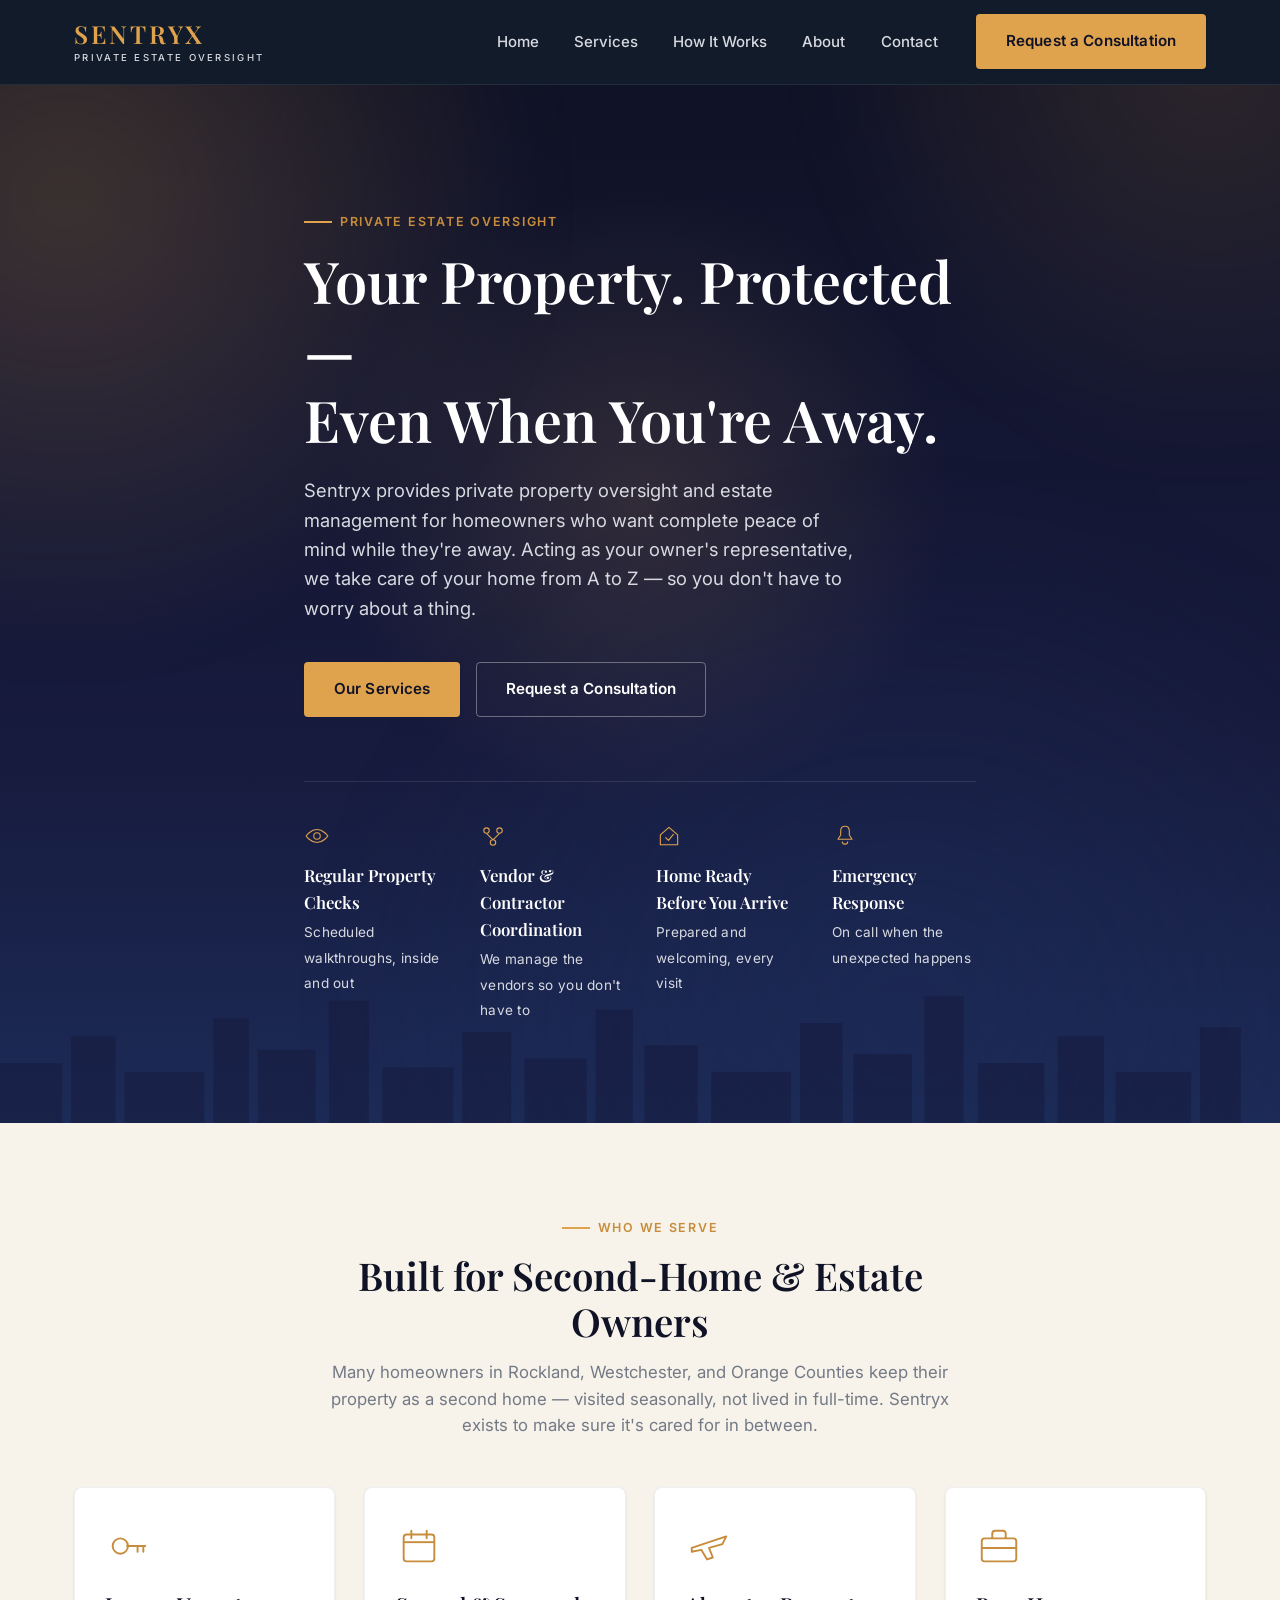
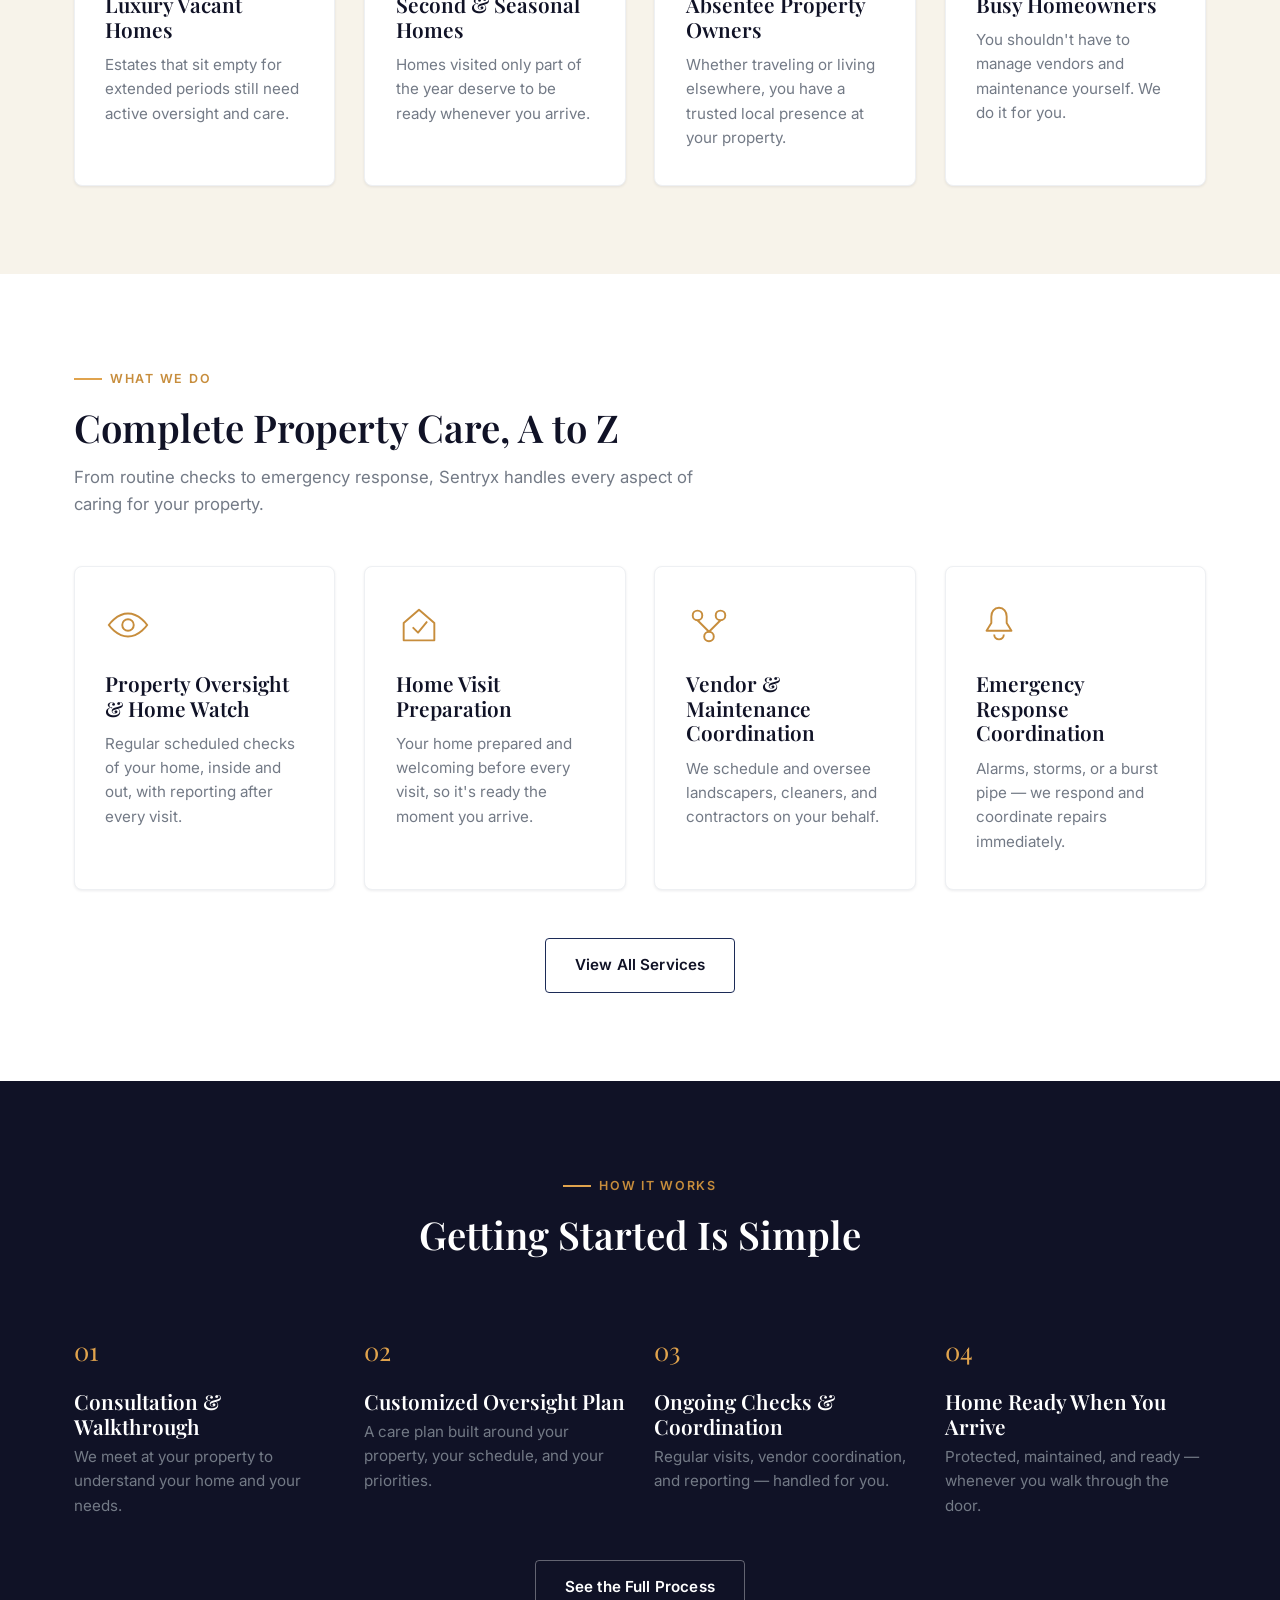
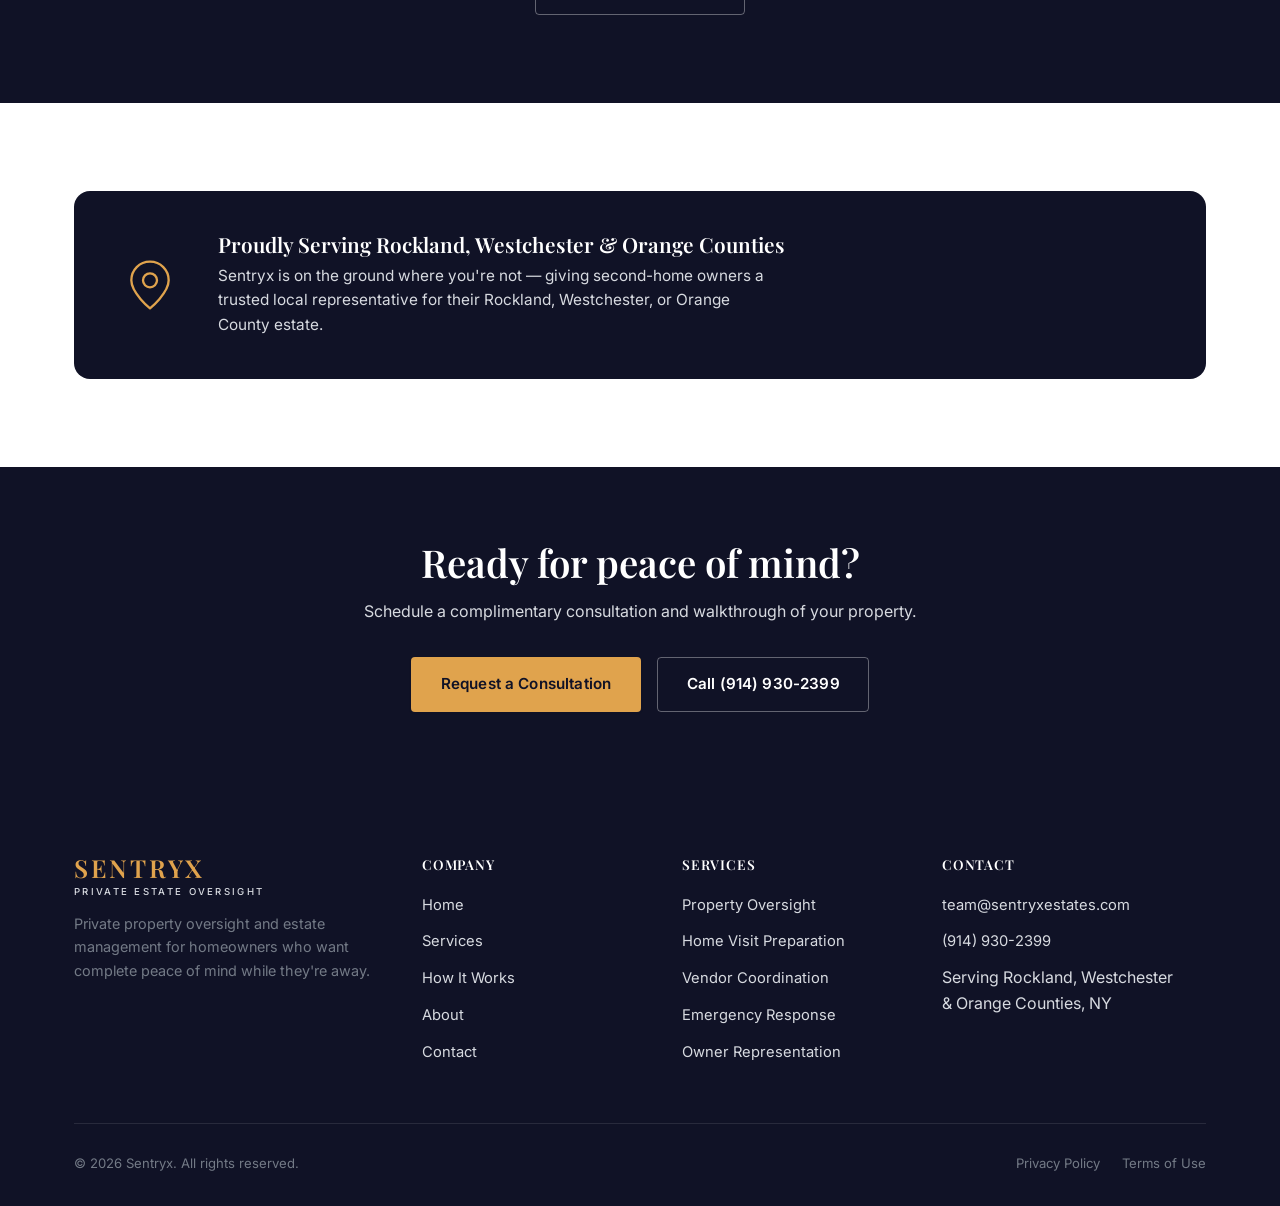
==== commit 8bd3739c: "Update service area to Rockland, Westchester, and Orange Counties Replaces "Rockland County & the Hu" ====
--- a/index.html
+++ b/index.html
@@ -127,7 +127,7 @@
         <div class="section-head center" data-reveal>
           <div class="eyebrow" style="justify-content:center">Who We Serve</div>
           <h2>Built for Second-Home &amp; Estate Owners</h2>
-          <p>Many homeowners in Rockland County keep their property as a second home — visited seasonally, not lived in full-time. Sentryx exists to make sure it's cared for in between.</p>
+          <p>Many homeowners in Rockland, Westchester, and Orange Counties keep their property as a second home — visited seasonally, not lived in full-time. Sentryx exists to make sure it's cared for in between.</p>
         </div>
 
         <div class="grid grid--4">
@@ -260,8 +260,8 @@
             <circle cx="24" cy="20" r="6" stroke="currentColor" stroke-width="2"/>
           </svg>
           <div>
-            <h3>Proudly Serving Rockland County &amp; the Hudson Valley</h3>
-            <p>Sentryx is on the ground where you're not — giving second-home owners a trusted local representative for their Rockland County estate.</p>
+            <h3>Proudly Serving Rockland, Westchester &amp; Orange Counties</h3>
+            <p>Sentryx is on the ground where you're not — giving second-home owners a trusted local representative for their Rockland, Westchester, or Orange County estate.</p>
           </div>
         </div>
       </div>
@@ -314,7 +314,7 @@
           <ul>
             <li><a href="mailto:team@sentryxestates.com">team@sentryxestates.com</a></li>
             <li><a href="tel:+19149302399">(914) 930-2399</a></li>
-            <li><span>Serving Rockland County, NY<br>&amp; the Hudson Valley</span></li>
+            <li><span>Serving Rockland, Westchester<br>&amp; Orange Counties, NY</span></li>
           </ul>
         </div>
       </div>
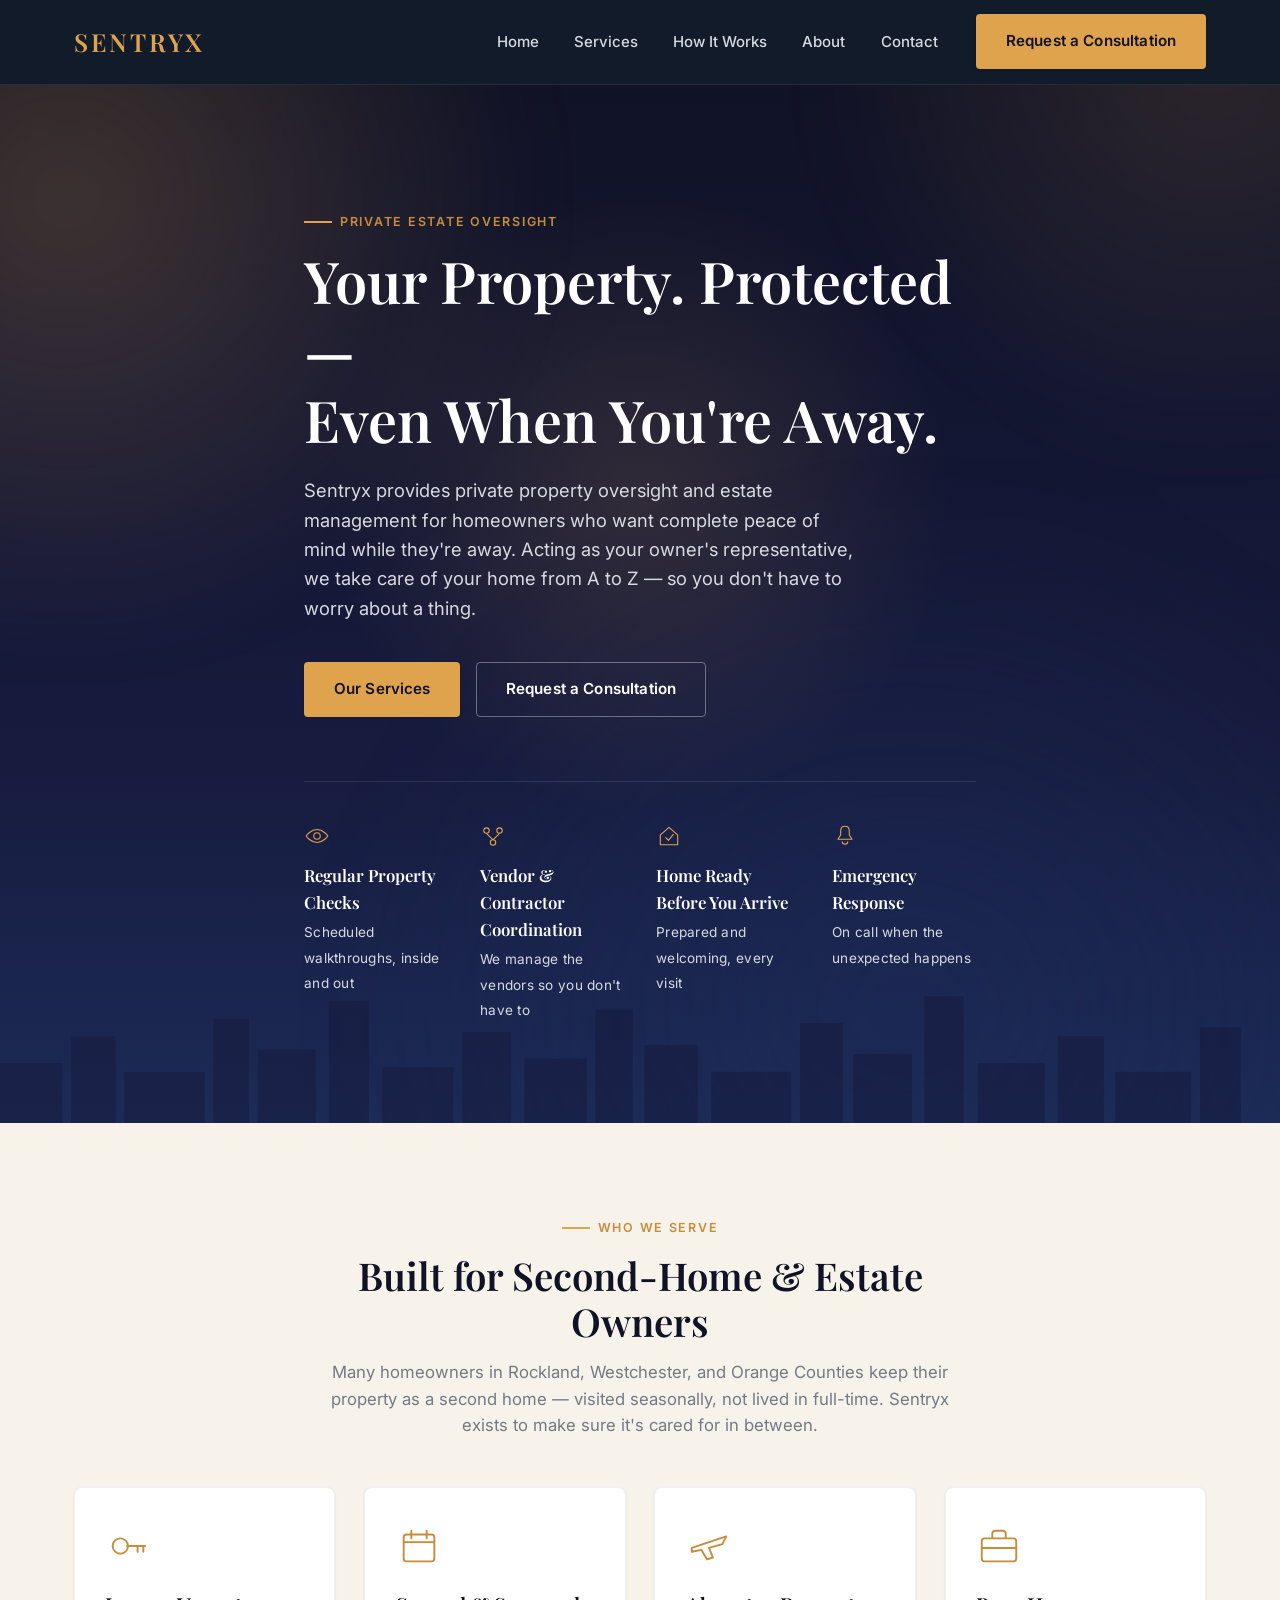
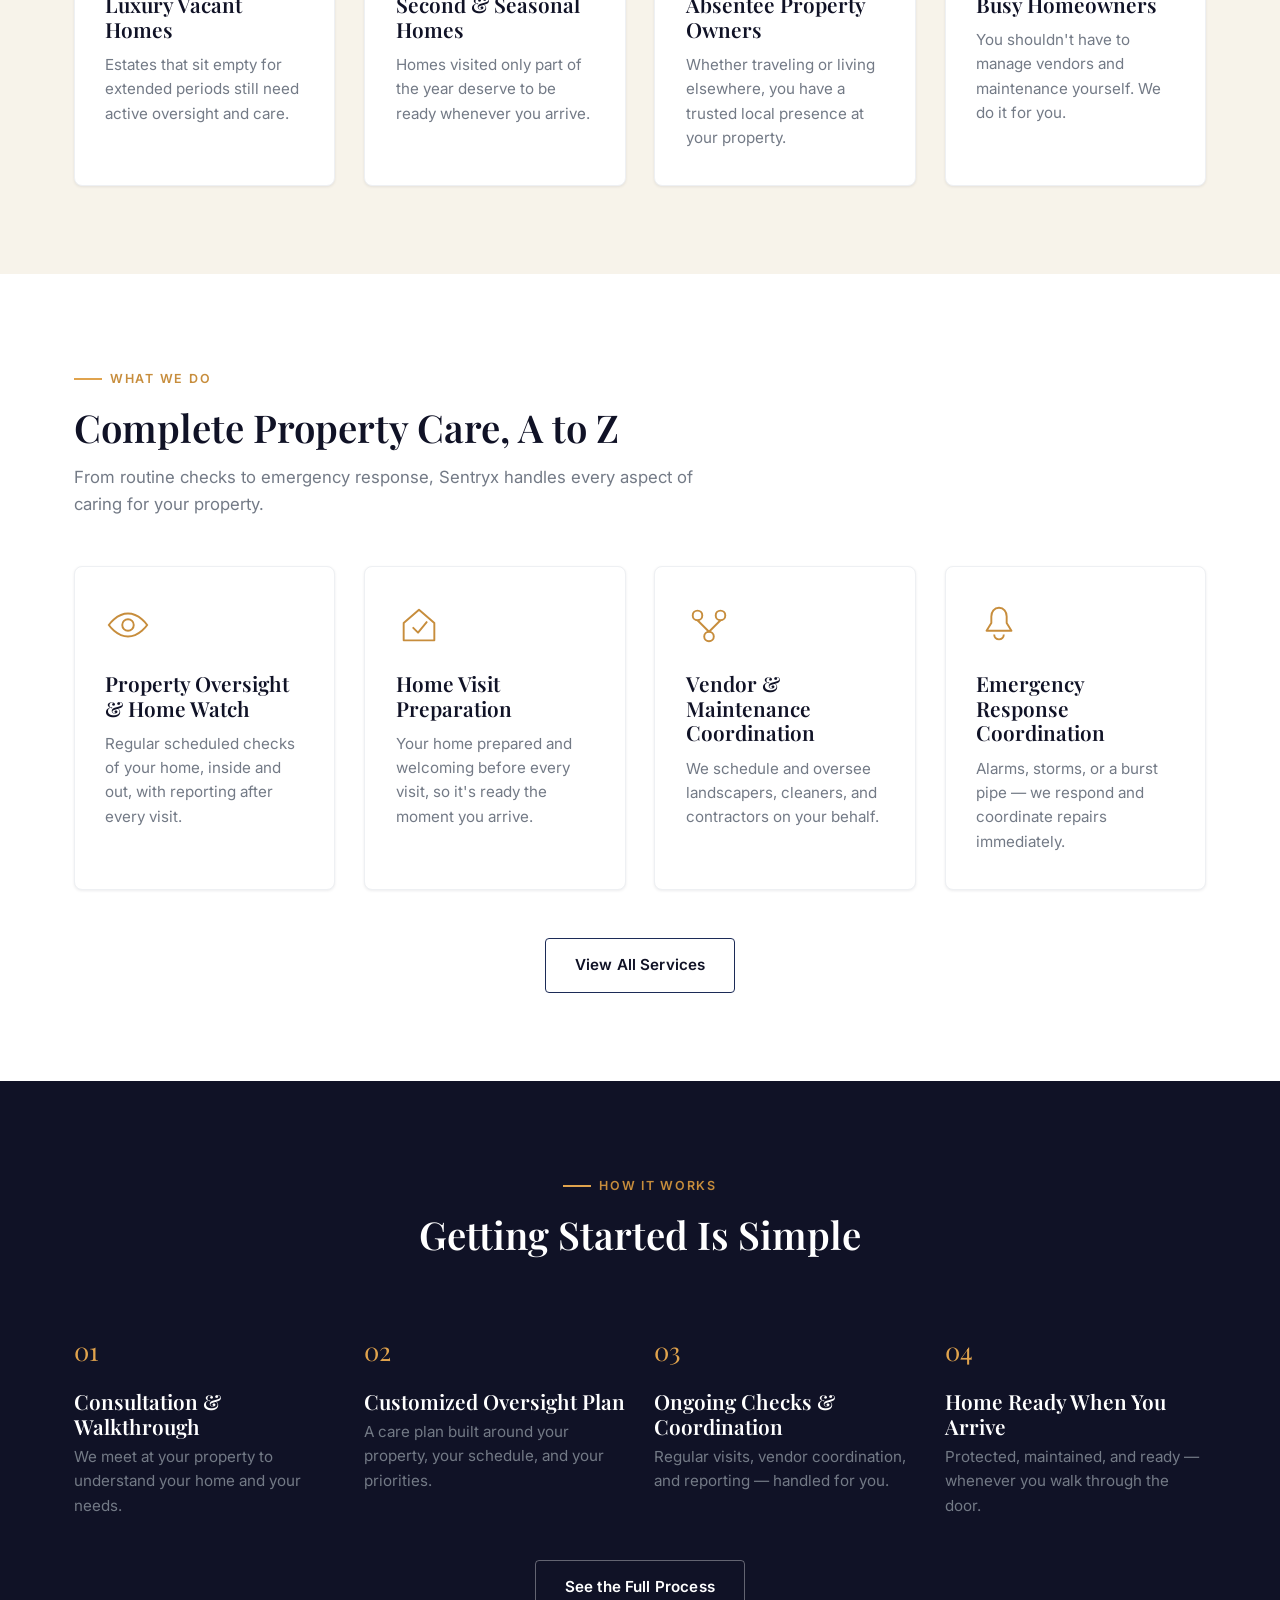
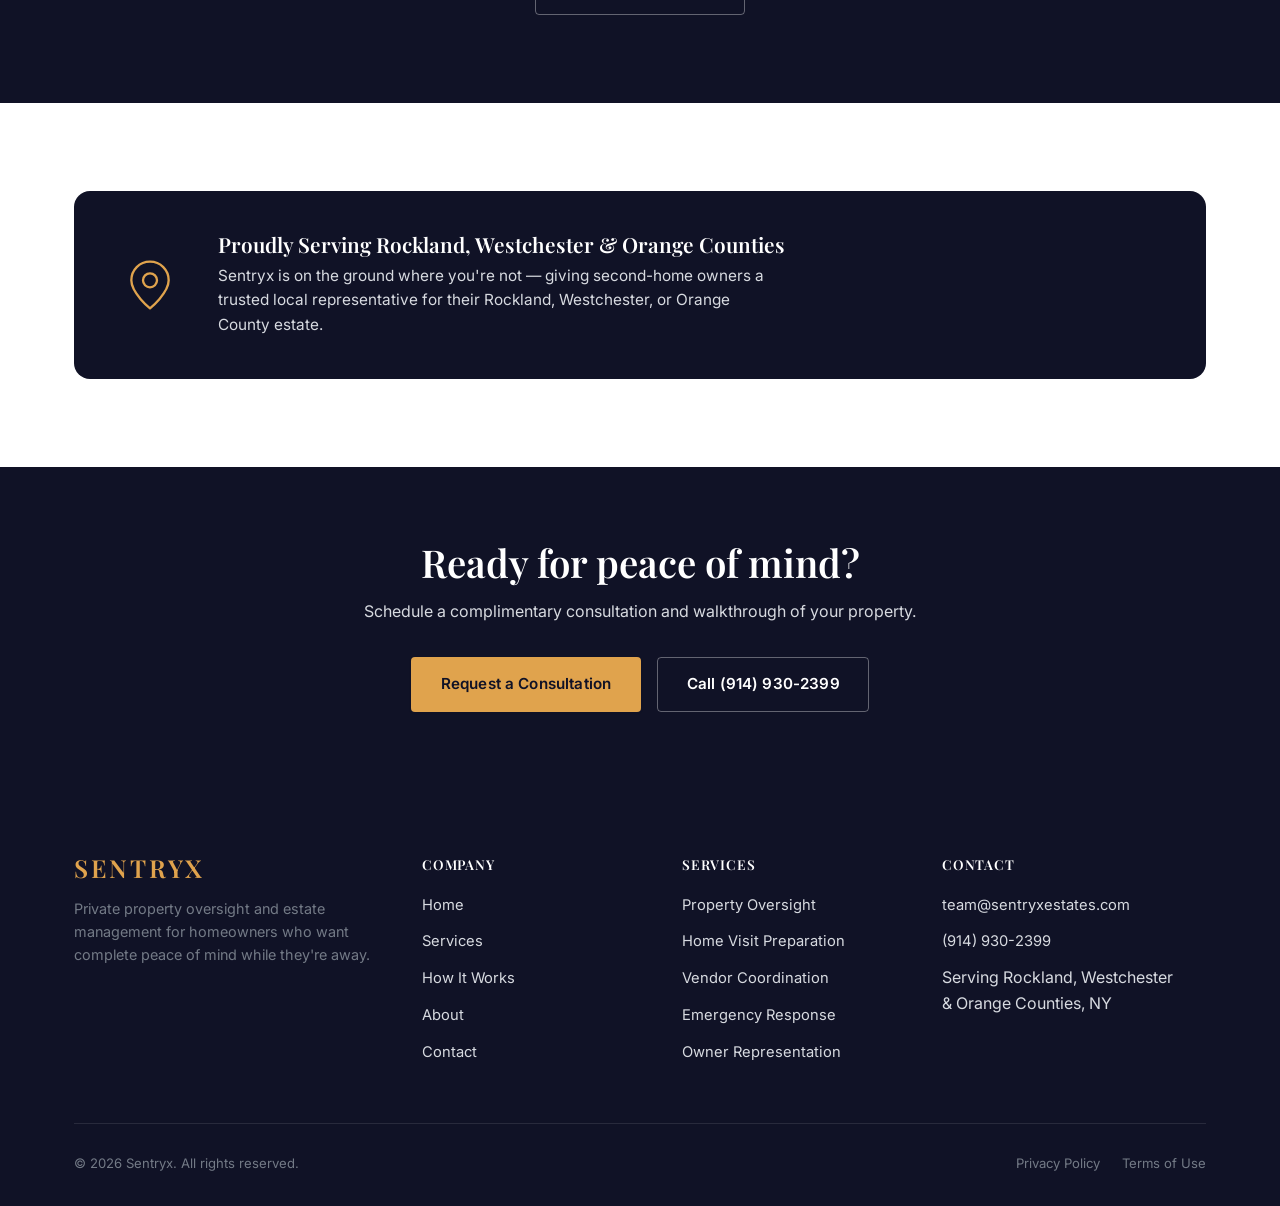
==== commit b05eff69: "Remove "Private Estate Oversight" tagline from the logo Keeps the Sentryx wordmark on its own, witho" ====
--- a/index.html
+++ b/index.html
@@ -19,7 +19,7 @@
   <header class="site-header">
     <div class="container">
       <a href="/index.html" class="brand">
-        <span class="brand__text">Sentryx<span>PRIVATE ESTATE OVERSIGHT</span></span>
+        <span class="brand__text">Sentryx</span>
       </a>
 
       <nav class="nav" data-nav>
@@ -285,7 +285,7 @@
       <div class="footer-grid">
         <div class="footer-brand">
           <a href="/index.html" class="brand">
-            <span class="brand__text">Sentryx<span>PRIVATE ESTATE OVERSIGHT</span></span>
+            <span class="brand__text">Sentryx</span>
           </a>
           <p>Private property oversight and estate management for homeowners who want complete peace of mind while they're away.</p>
         </div>
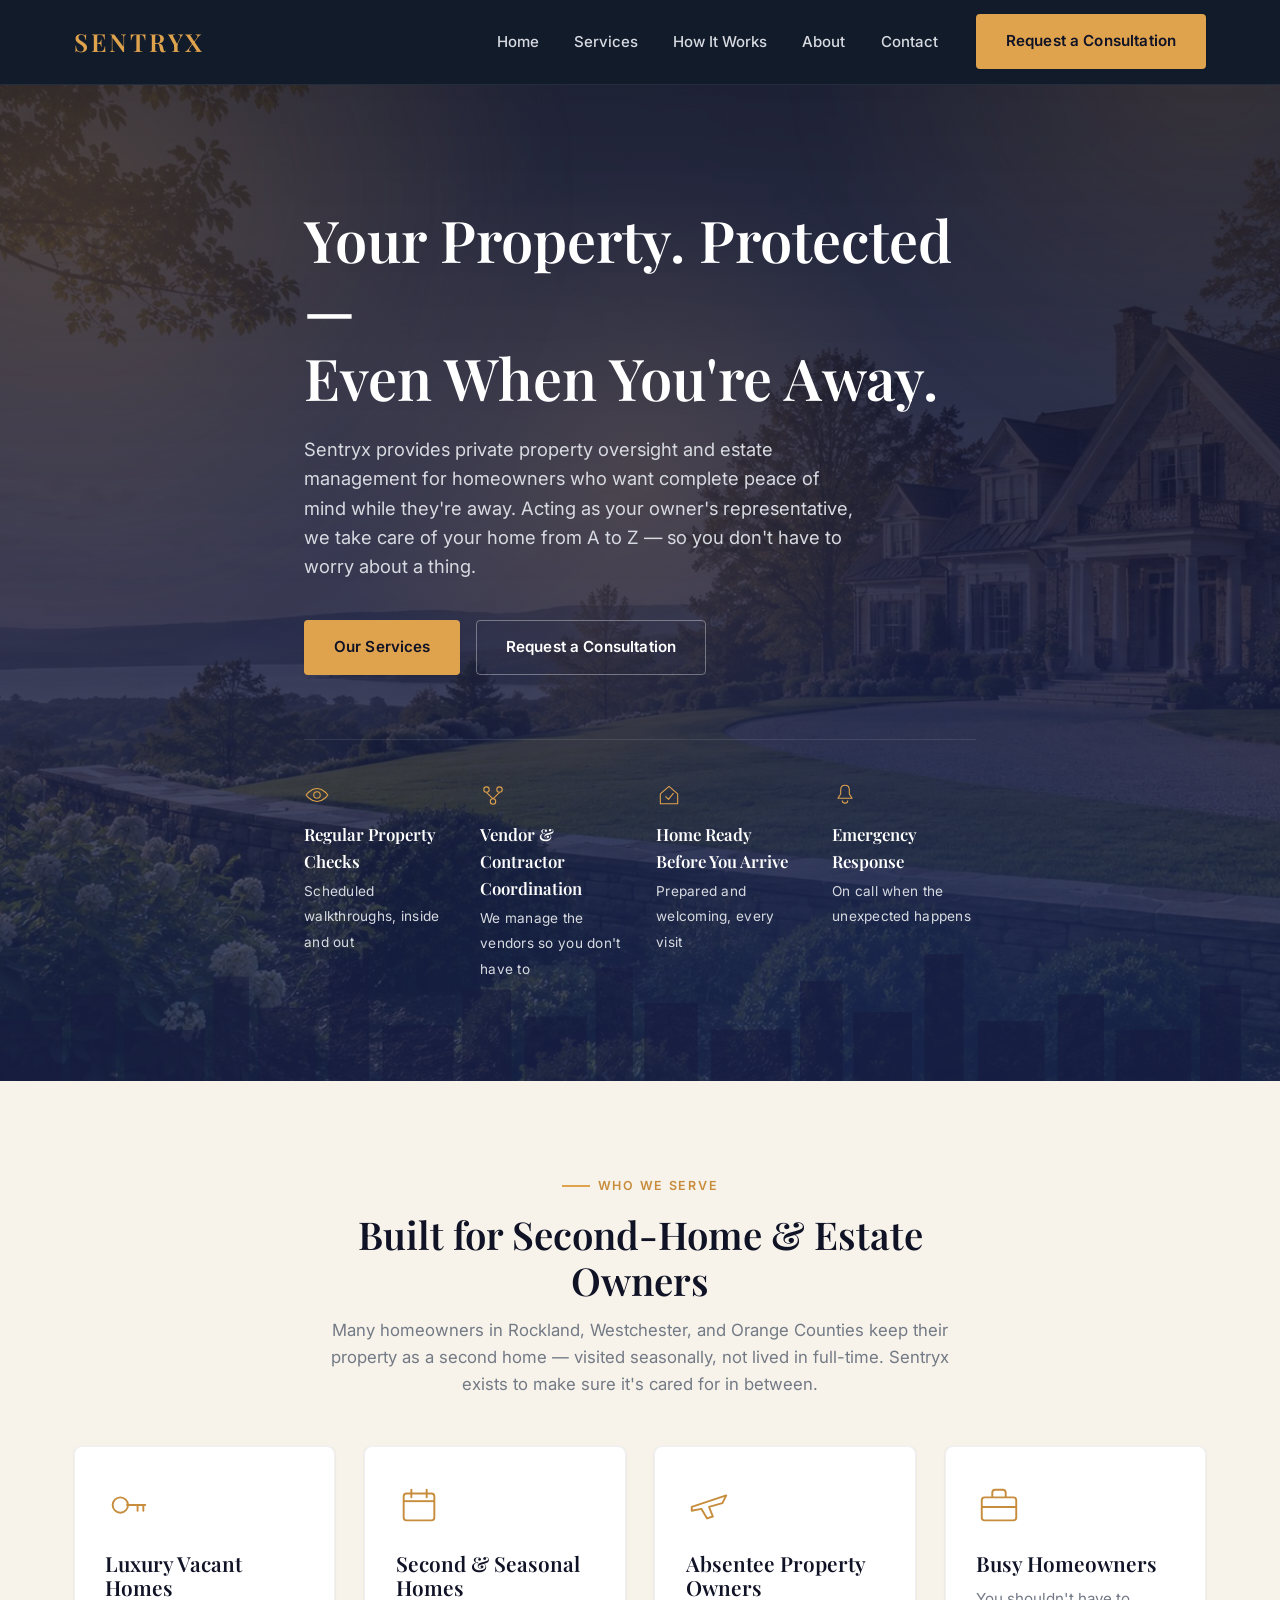
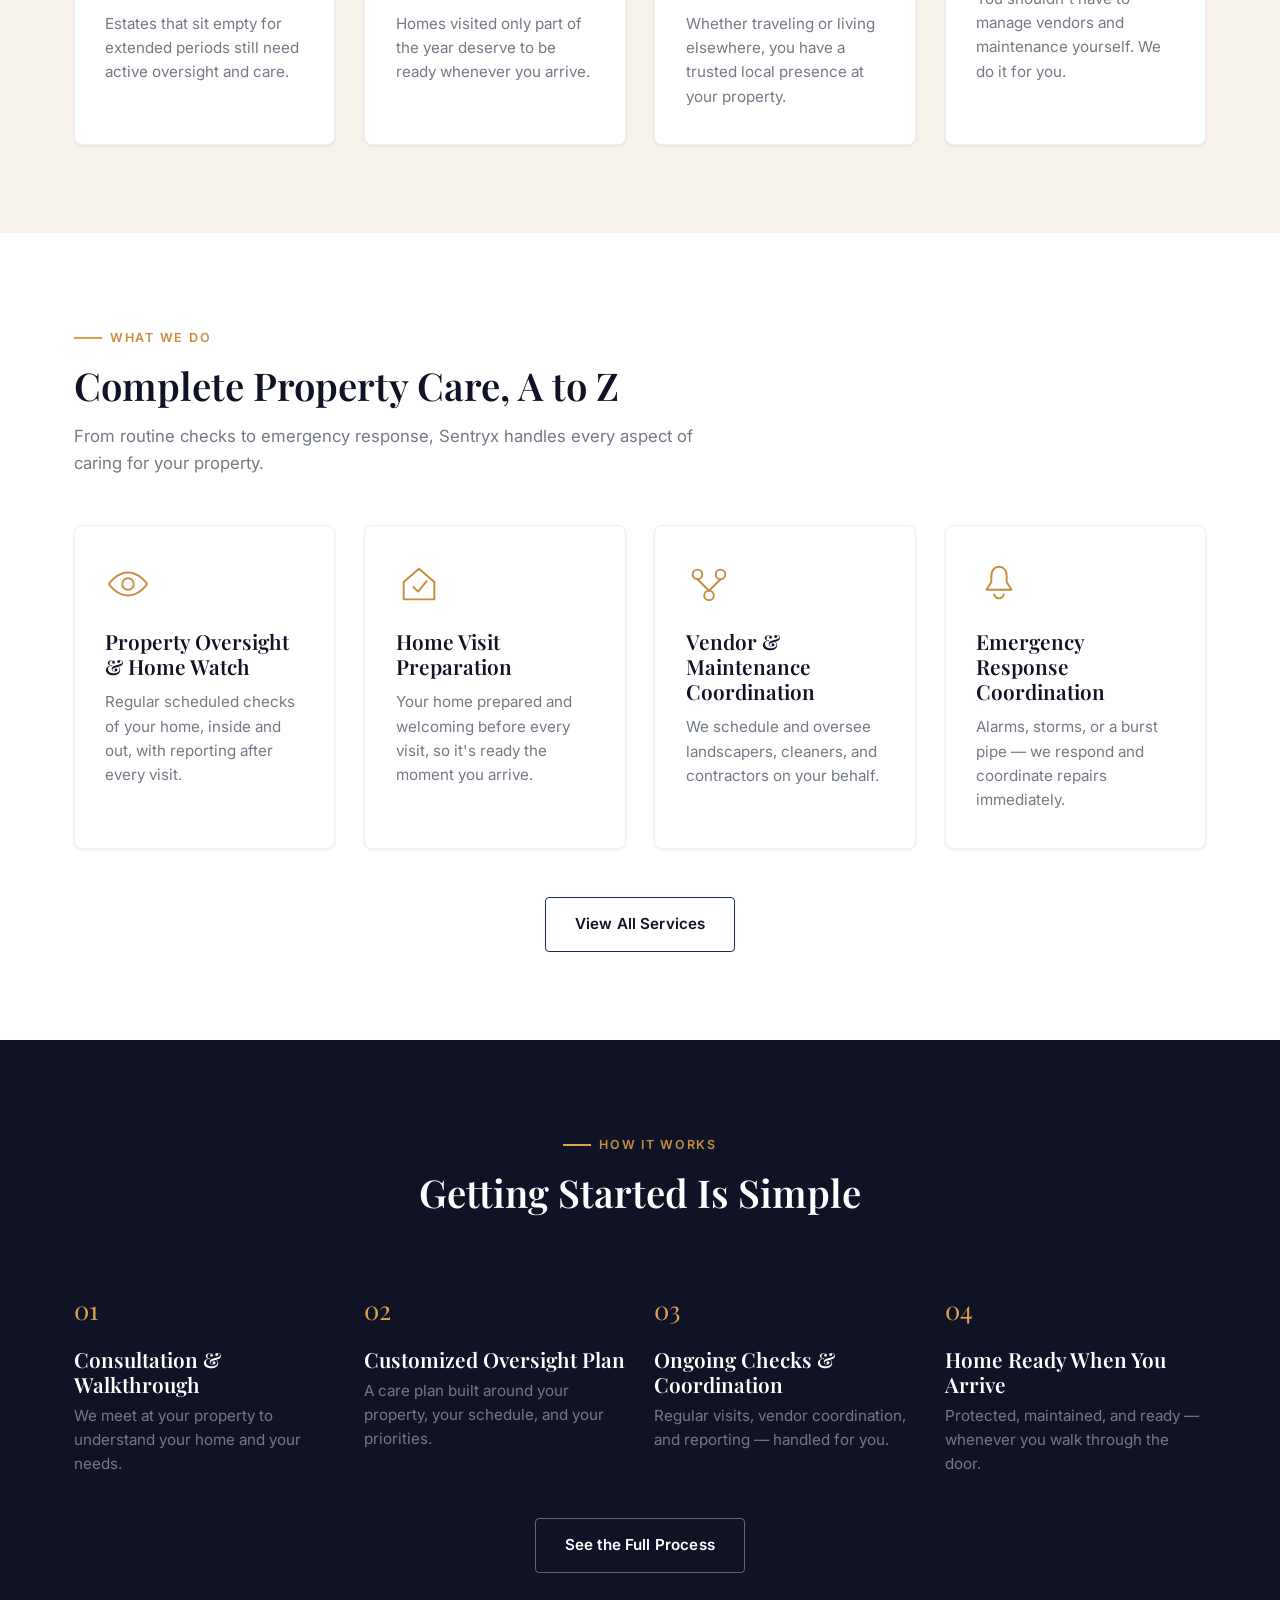
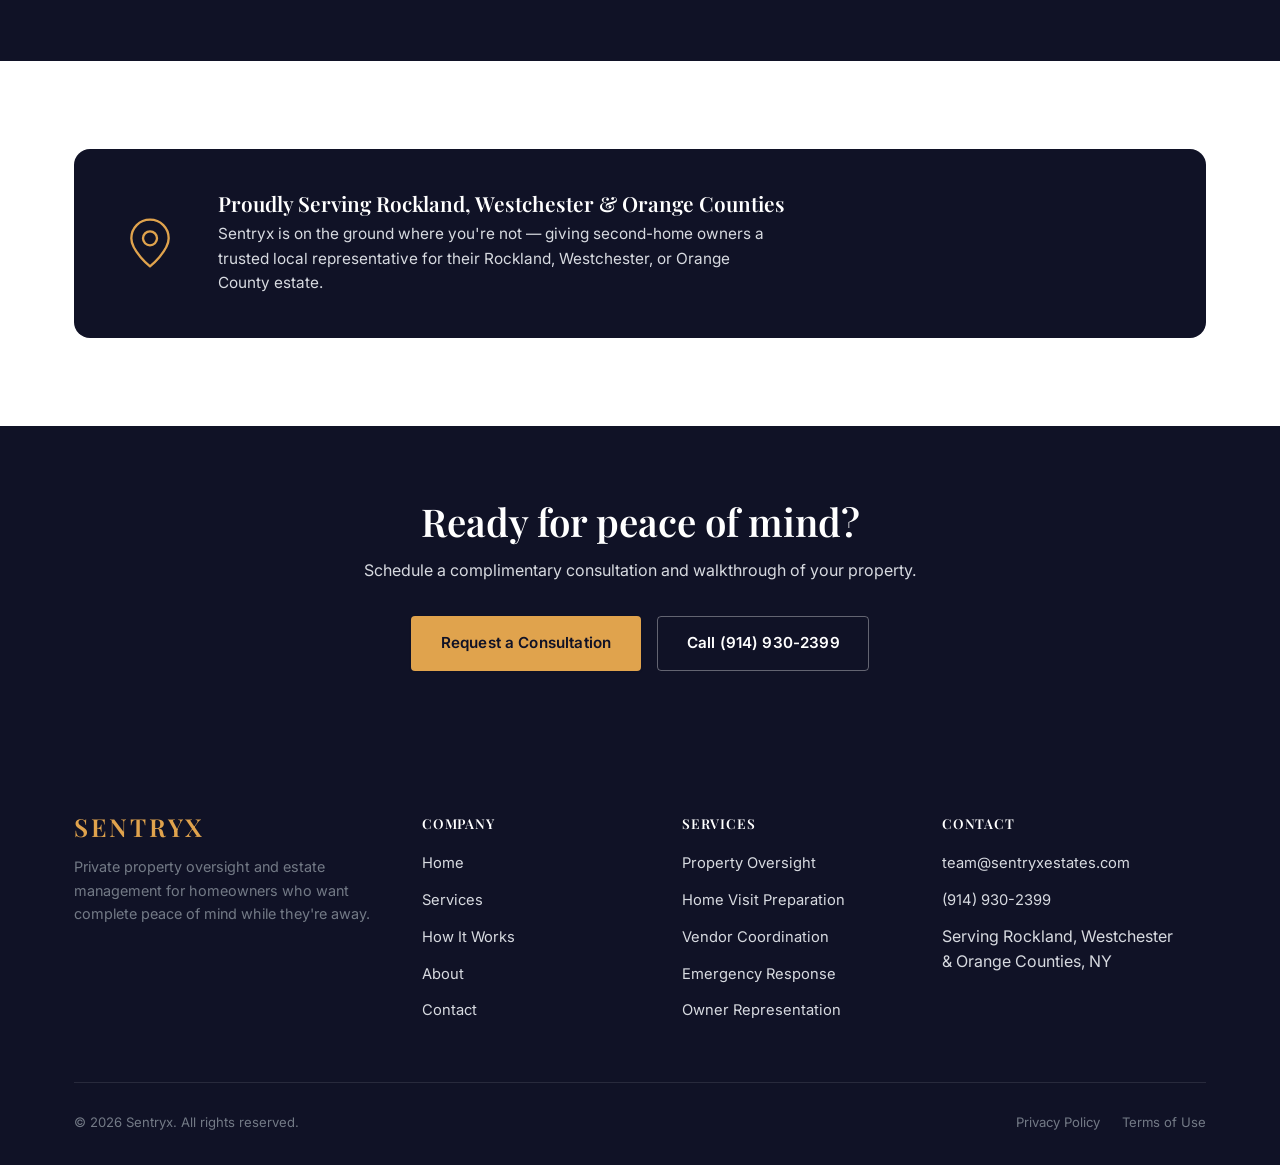
==== commit 8ab888b9: "Remove "Private Estate Oversight" eyebrow label from hero This was a separate element from the logo " ====
--- a/index.html
+++ b/index.html
@@ -45,7 +45,6 @@
     <!-- ================= HERO ================= -->
     <section class="hero">
       <div class="container hero__content">
-        <div class="eyebrow">Private Estate Oversight</div>
         <h1>Your Property. Protected —<br>Even When You're Away.</h1>
         <p class="lead">
           Sentryx provides private property oversight and estate management for homeowners
--- a/css/styles.css
+++ b/css/styles.css
@@ -277,7 +277,9 @@
 /* ---------- Hero ---------- */
 .hero {
   position: relative;
-  background: linear-gradient(180deg, var(--navy-900) 0%, var(--navy-800) 65%, var(--navy-700) 100%);
+  background:
+    linear-gradient(180deg, rgba(16, 18, 38, 0.90) 0%, rgba(23, 27, 62, 0.84) 55%, rgba(28, 43, 87, 0.72) 100%),
+    url("/images/hero-estate.jpg") center 40% / cover no-repeat;
   color: var(--white);
   overflow: hidden;
   padding: 120px 0 100px;
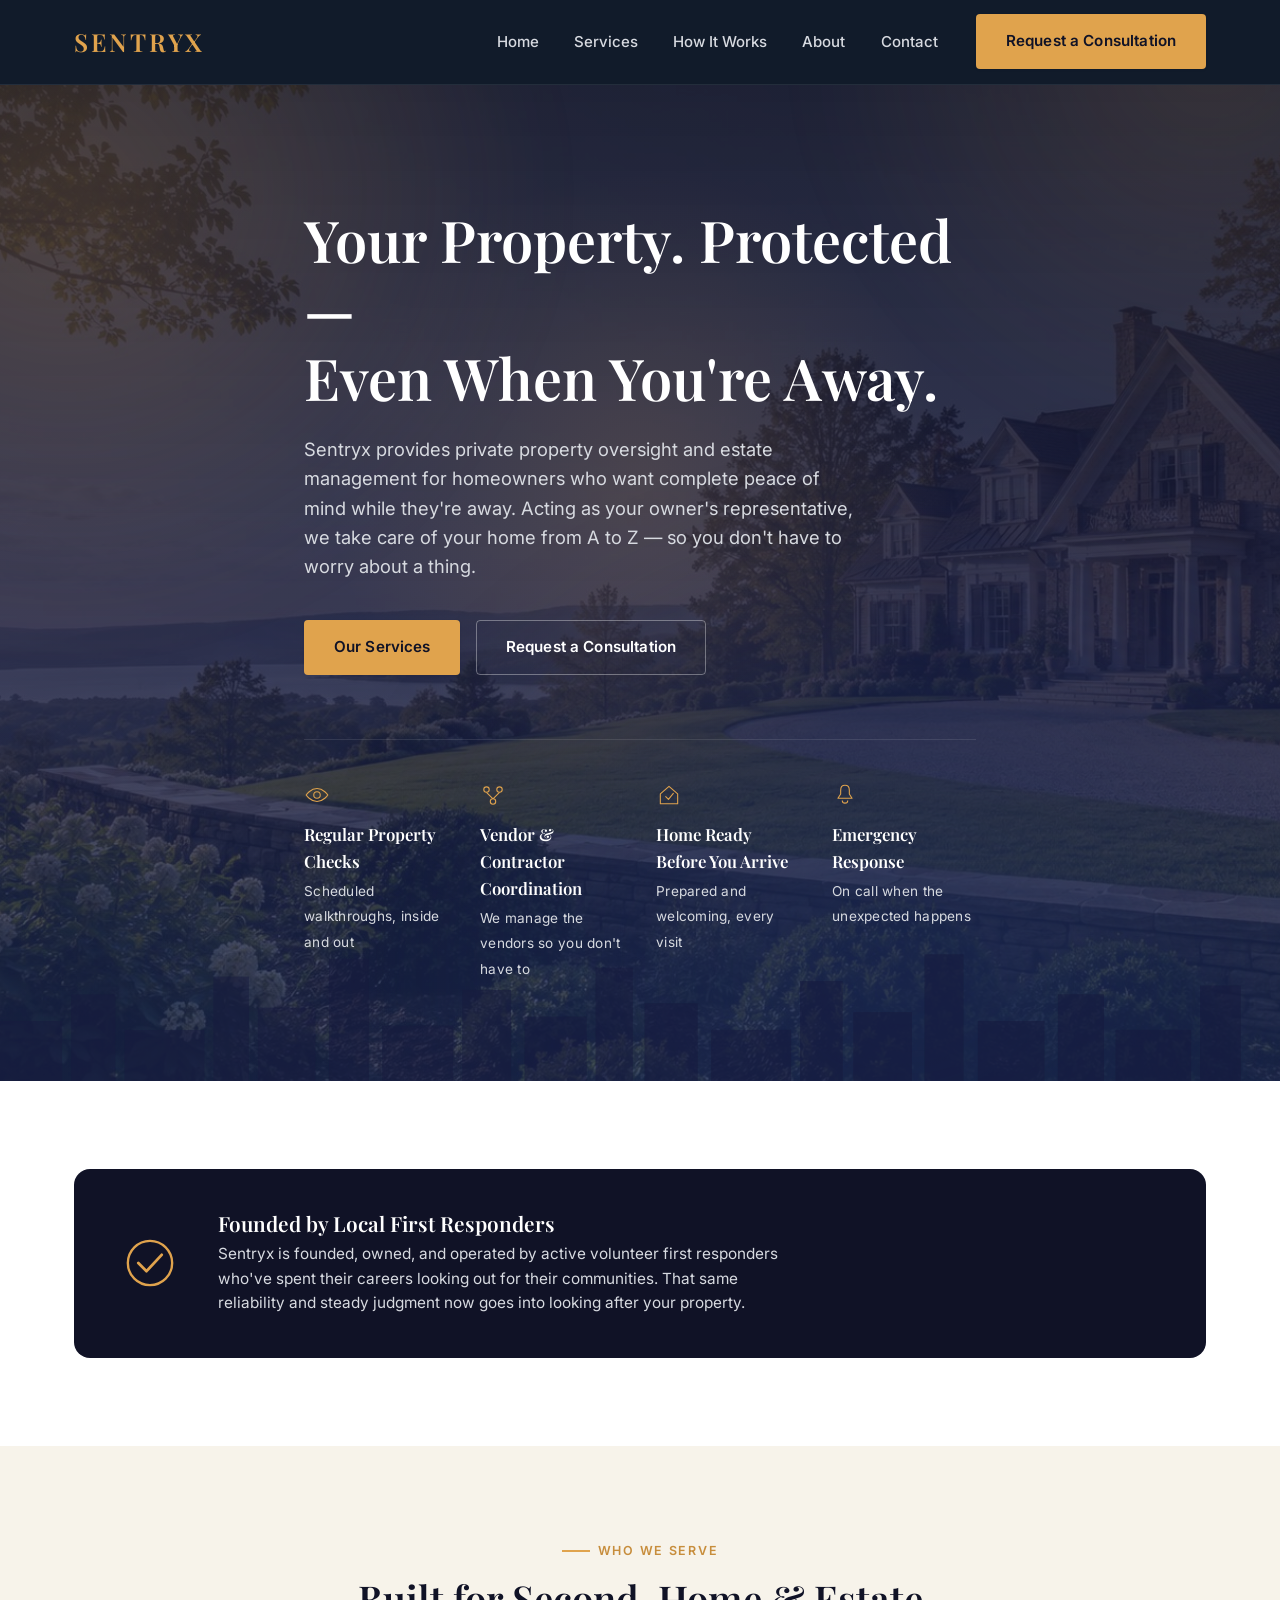
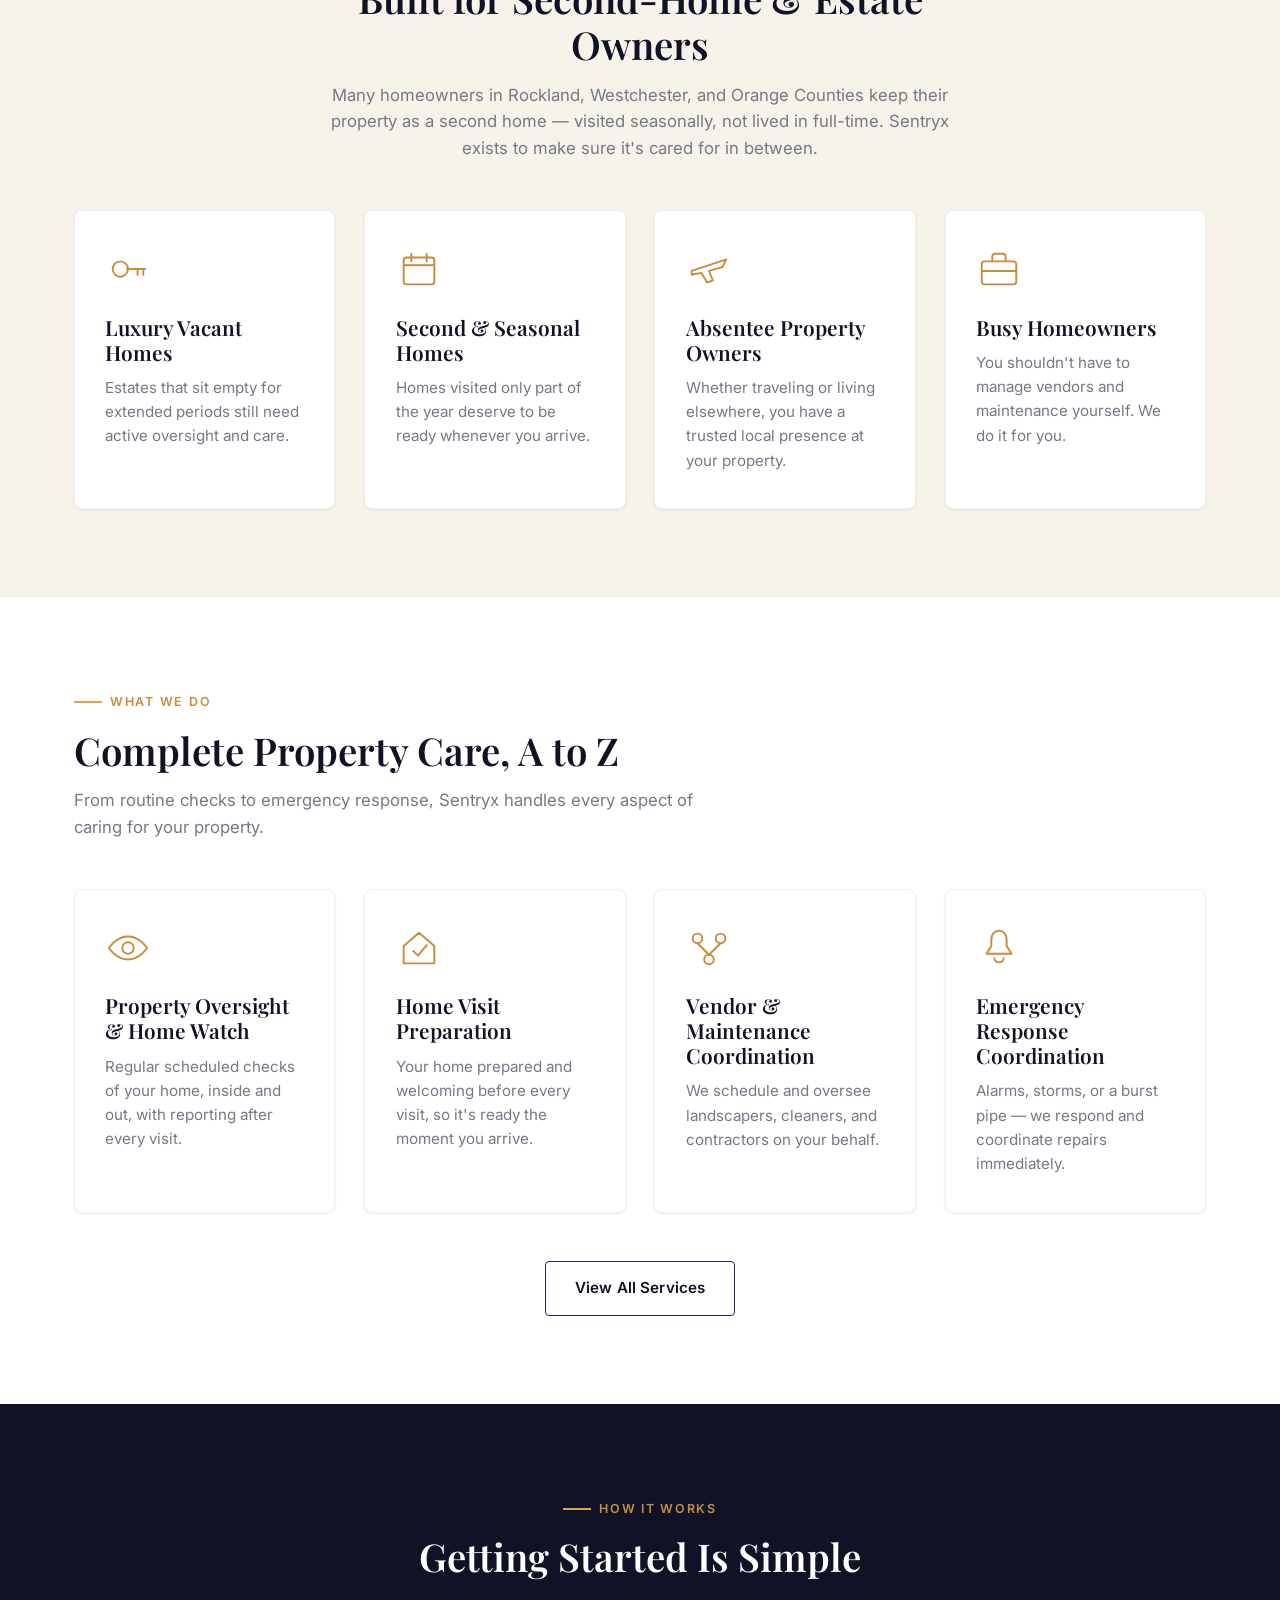
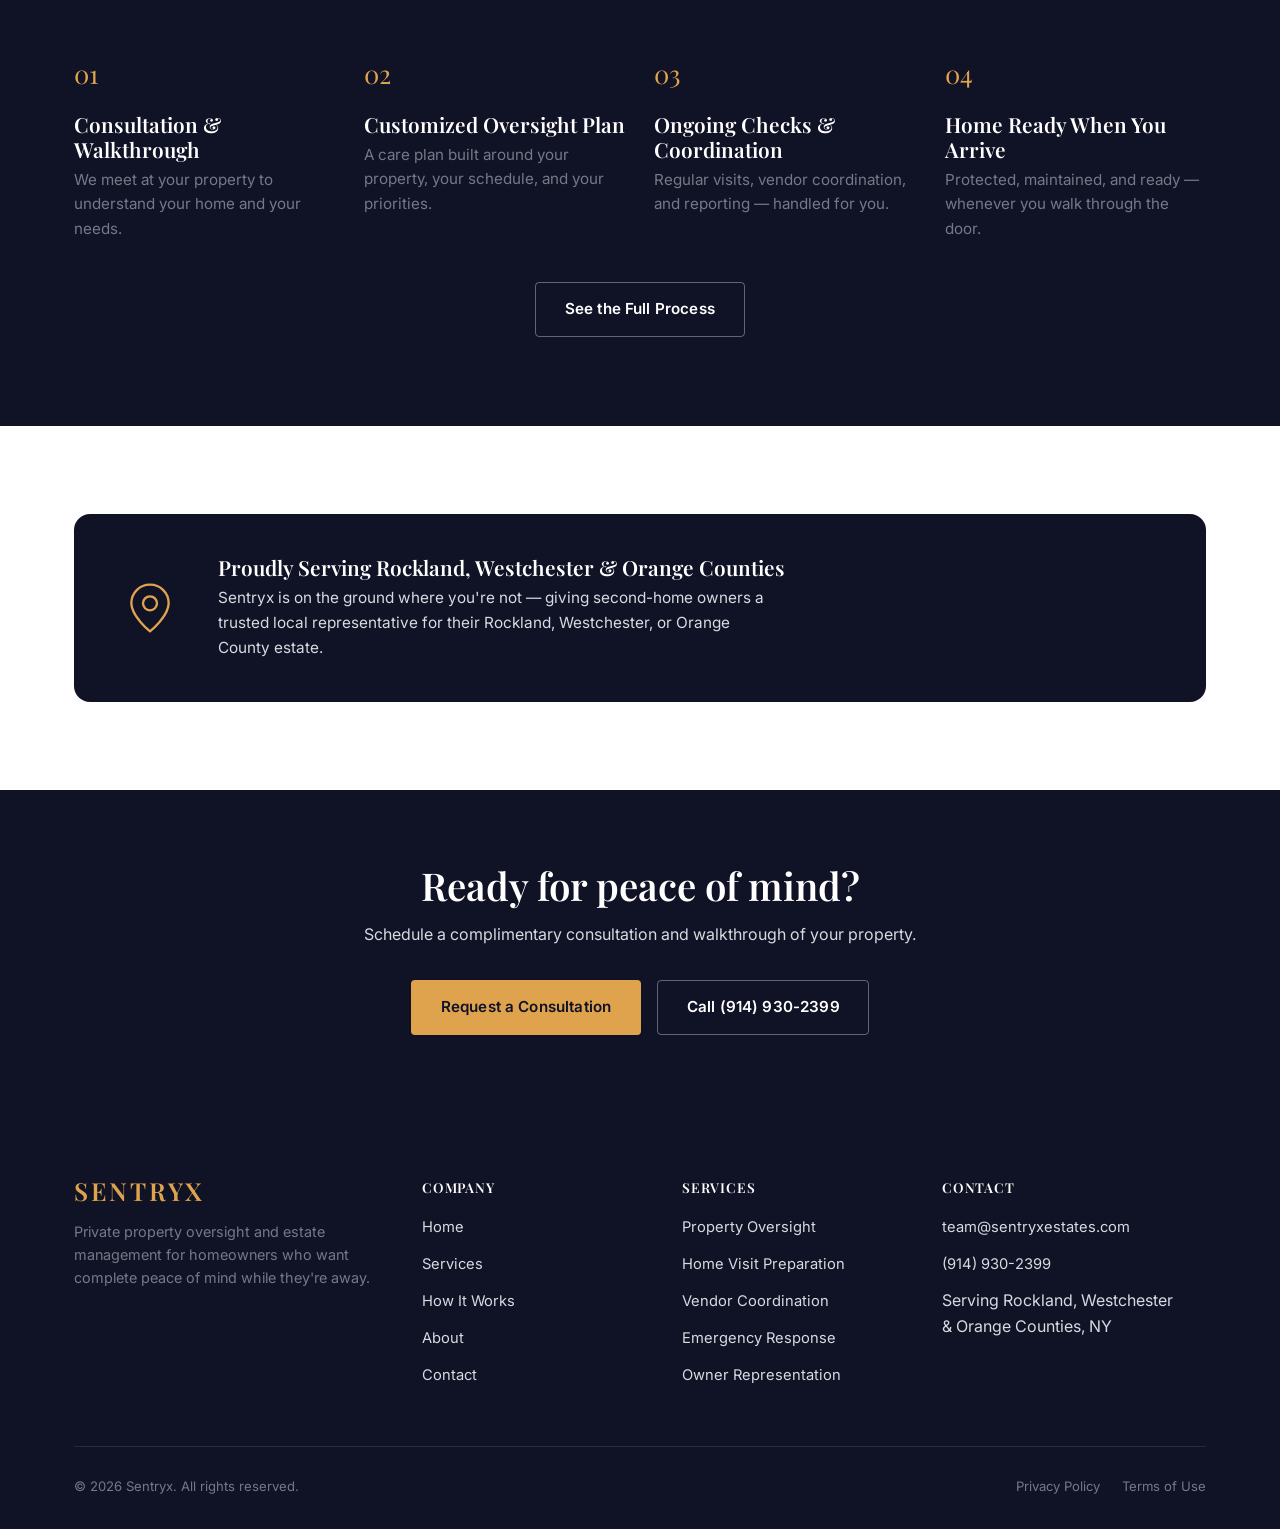
==== commit aa3bcd29: "Introduce first-responder founder story across the site Adds the fact that Sentryx is founded, owned" ====
--- a/index.html
+++ b/index.html
@@ -120,6 +120,22 @@
       </svg>
     </section>
 
+    <!-- ================= FOUNDED BY FIRST RESPONDERS ================= -->
+    <section class="section">
+      <div class="container">
+        <div class="coverage-banner" data-reveal>
+          <svg class="coverage-banner__icon" viewBox="0 0 48 48" fill="none" xmlns="http://www.w3.org/2000/svg">
+            <circle cx="24" cy="24" r="19" stroke="currentColor" stroke-width="2"/>
+            <path d="M14 24 L21 31 L34 17" stroke="currentColor" stroke-width="2.4" stroke-linecap="round" stroke-linejoin="round"/>
+          </svg>
+          <div>
+            <h3>Founded by Local First Responders</h3>
+            <p>Sentryx is founded, owned, and operated by active volunteer first responders who've spent their careers looking out for their communities. That same reliability and steady judgment now goes into looking after your property.</p>
+          </div>
+        </div>
+      </div>
+    </section>
+
     <!-- ================= WHO WE SERVE ================= -->
     <section class="section section--cream">
       <div class="container">
--- a/css/styles.css
+++ b/css/styles.css
@@ -660,6 +660,8 @@
   border-color: var(--gold-500);
 }
 .form-field textarea { resize: vertical; min-height: 120px; }
+.form-field--town { display: none; }
+.form-field--town.is-visible { display: block; animation: fadeInPage 0.4s var(--ease-out-expo); }
 .form-note { font-size: 0.82rem; color: var(--gray-500); margin-top: 0.9rem; }
 .form-success {
   display: none;
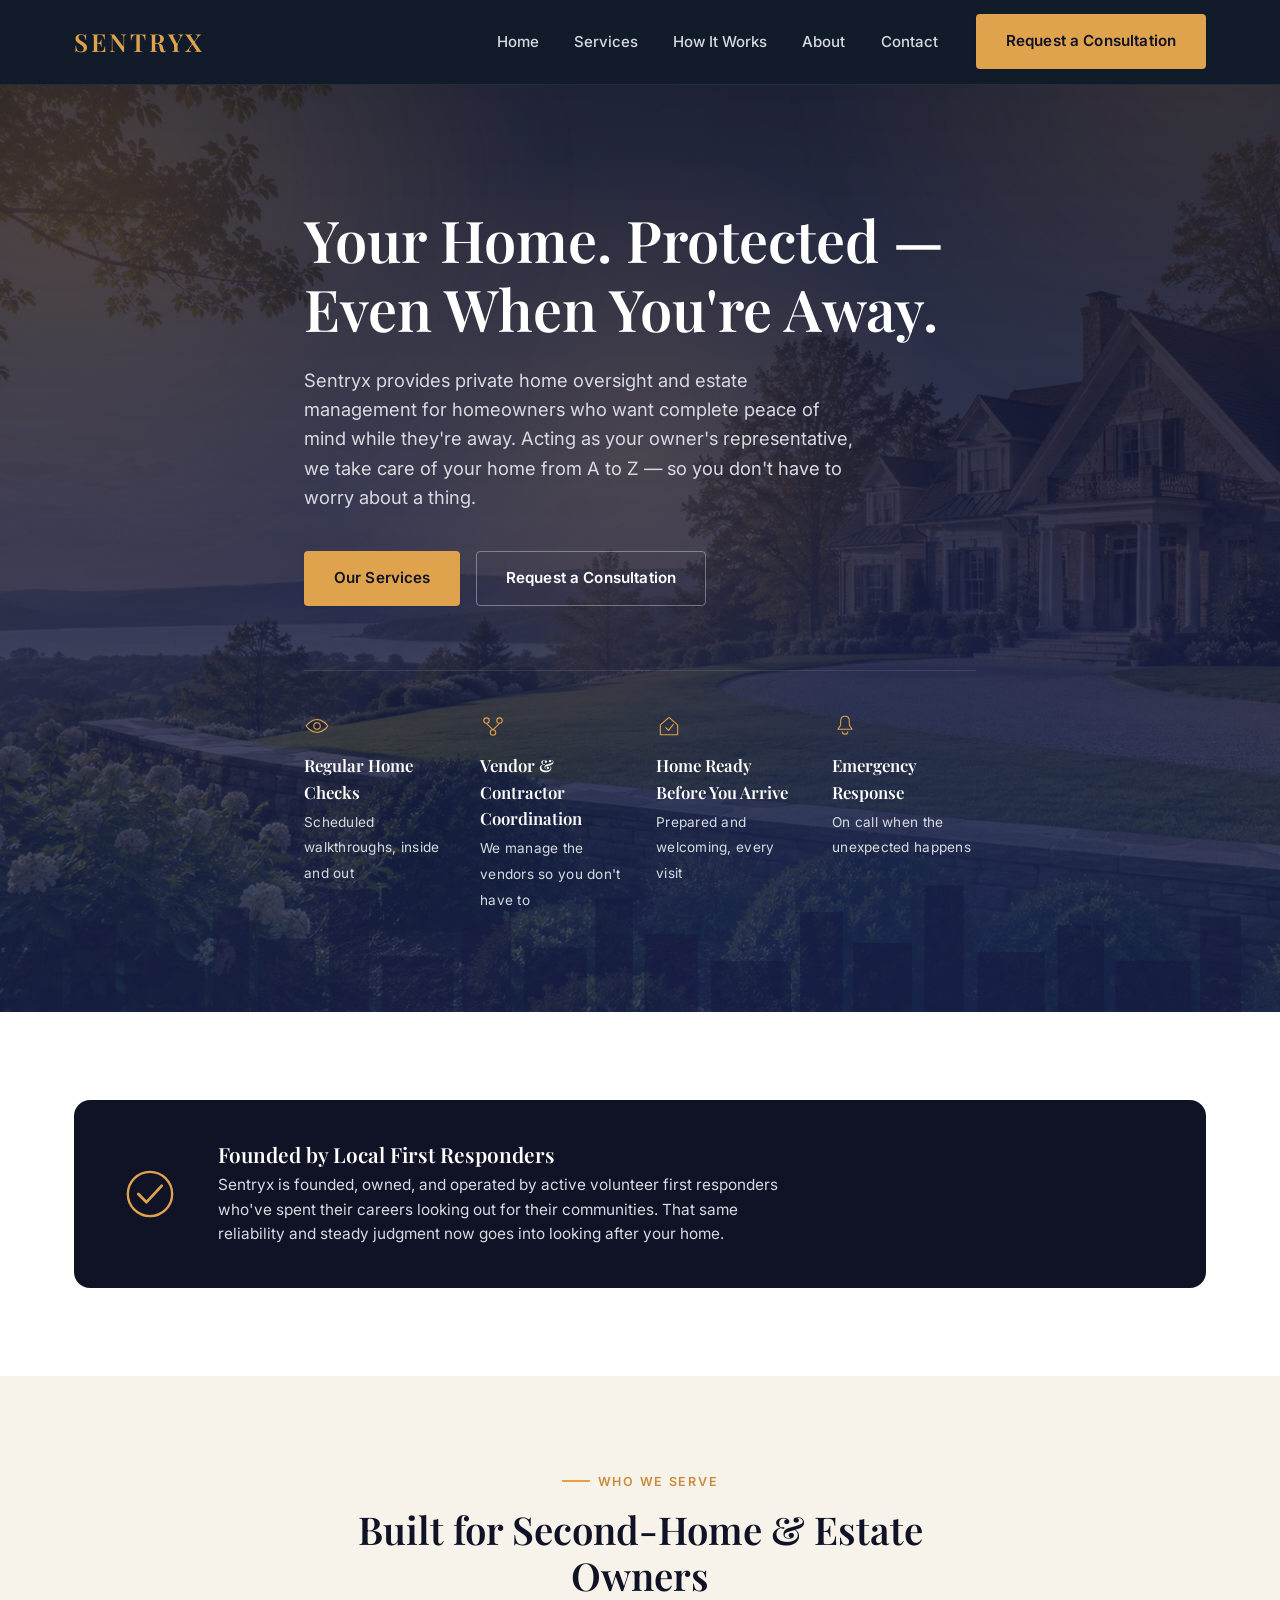
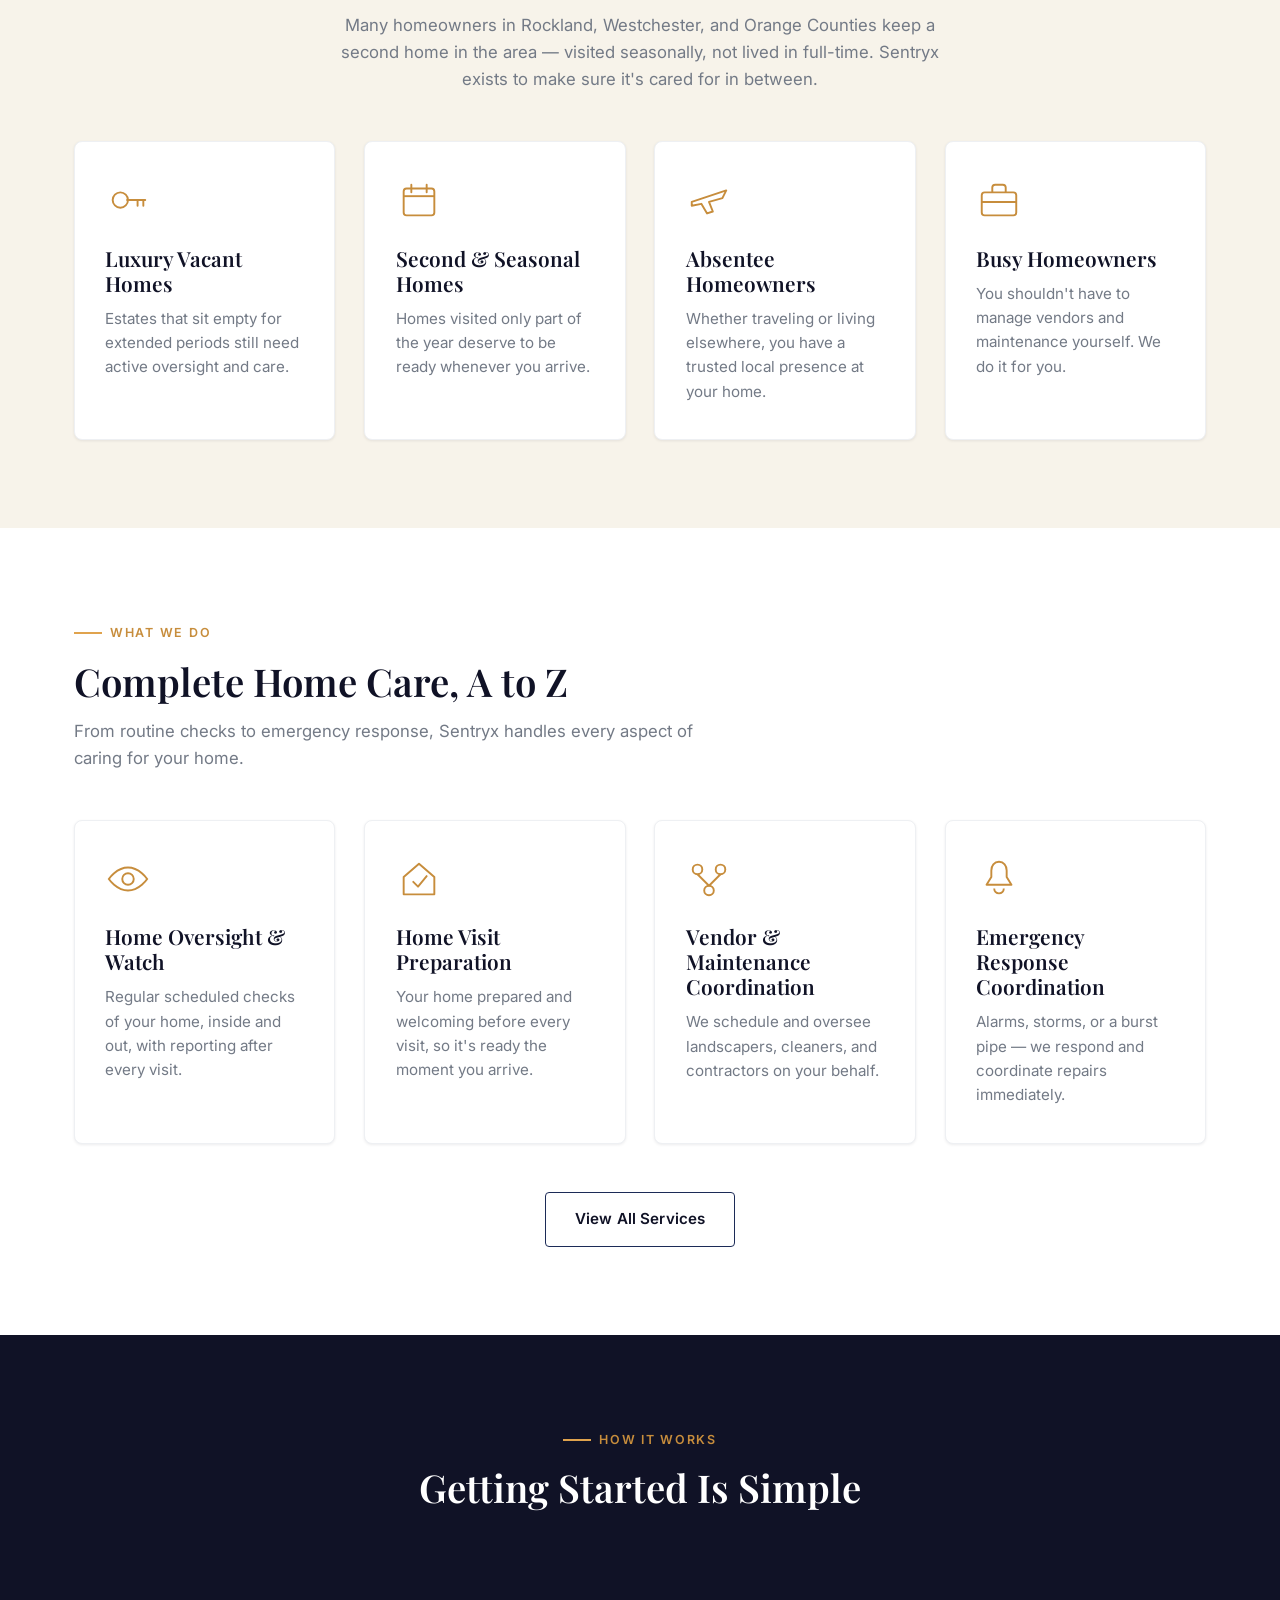
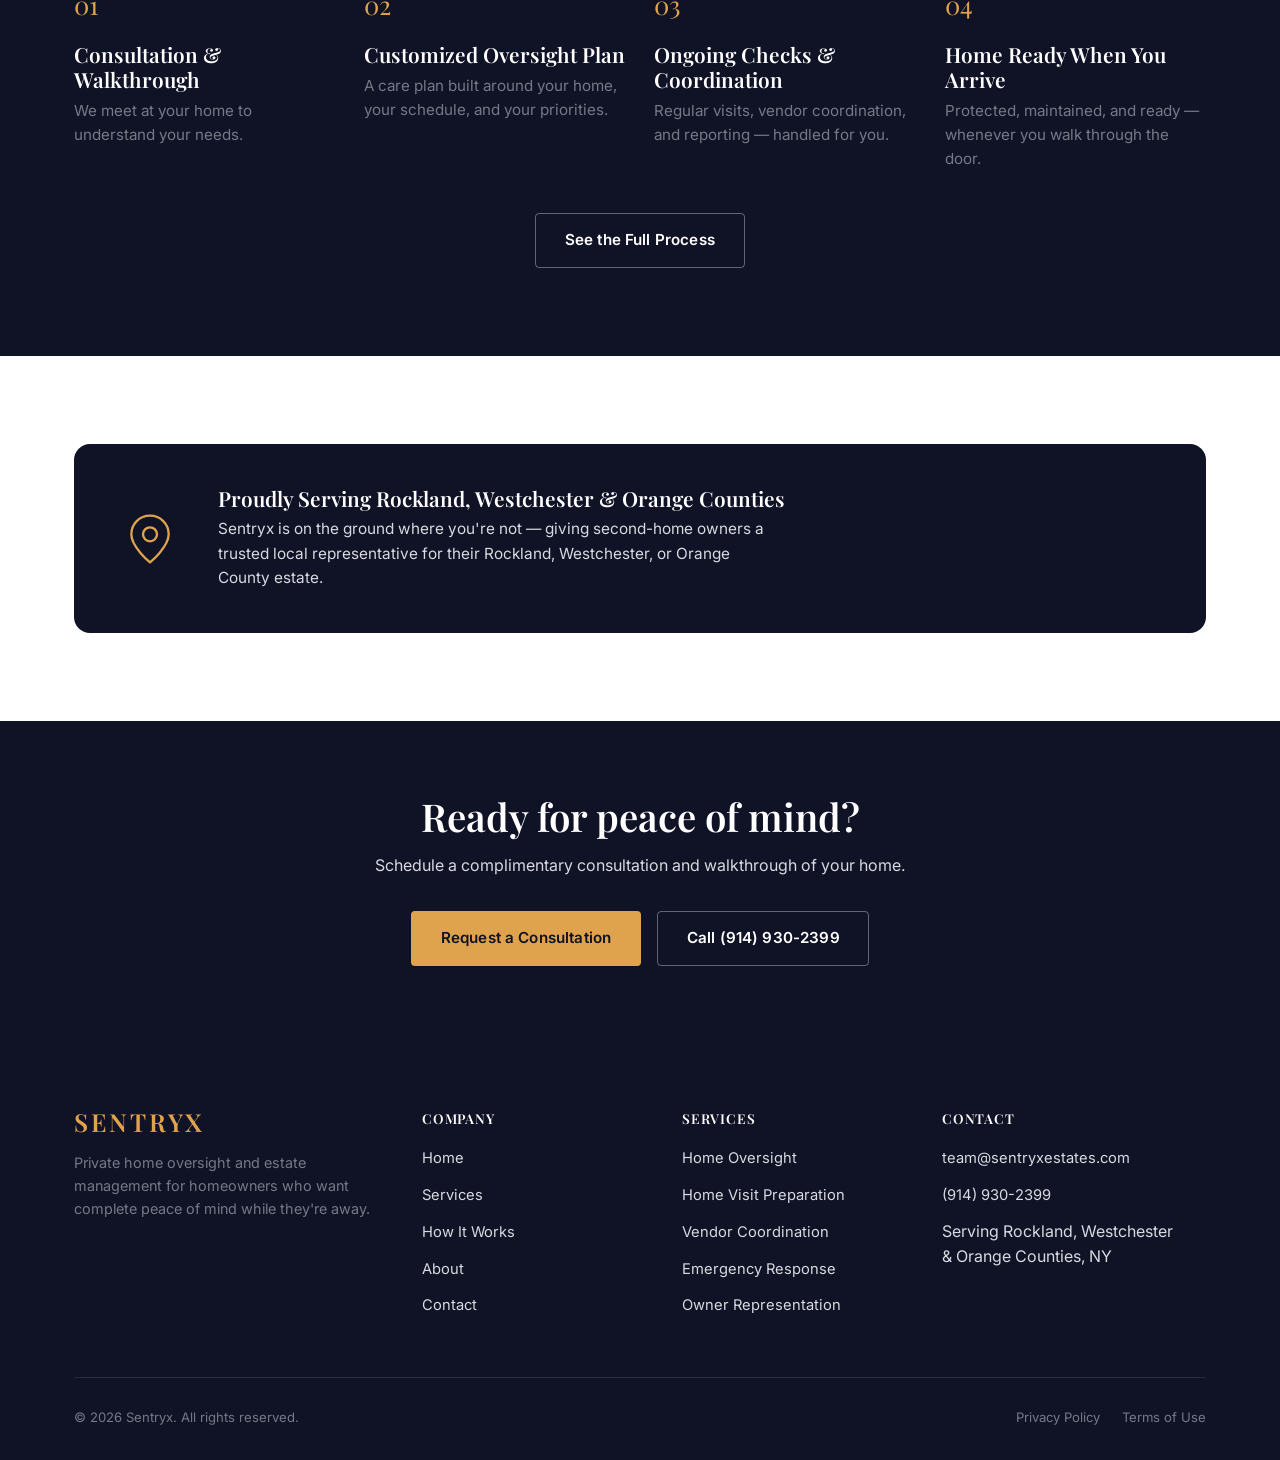
==== commit 0c0c71b0: "Replace "property" with "home" across all site copy Changes titles, meta descriptions, headings, and" ====
--- a/index.html
+++ b/index.html
@@ -3,10 +3,10 @@
 <head>
   <meta charset="UTF-8" />
   <meta name="viewport" content="width=device-width, initial-scale=1.0" />
-  <title>Sentryx | Private Estate Oversight &amp; Property Management</title>
-  <meta name="description" content="Sentryx provides private property oversight and estate management for luxury vacant homes, second homes, and estates. Acting as your owner's representative, we handle your home from A to Z while you're away." />
-  <meta property="og:title" content="Sentryx | Private Estate Oversight & Property Management" />
-  <meta property="og:description" content="Your property, protected — even when you're away. Private property oversight and estate management for second-home and estate owners." />
+  <title>Sentryx | Private Estate Oversight &amp; Home Management</title>
+  <meta name="description" content="Sentryx provides private home oversight and estate management for luxury vacant homes, second homes, and estates. Acting as your owner's representative, we handle your home from A to Z while you're away." />
+  <meta property="og:title" content="Sentryx | Private Estate Oversight & Home Management" />
+  <meta property="og:description" content="Your home, protected — even when you're away. Private home oversight and estate management for second-home and estate owners." />
   <meta property="og:type" content="website" />
   <link rel="icon" type="image/svg+xml" href="/favicon.svg" />
   <link rel="preconnect" href="https://fonts.googleapis.com" />
@@ -45,9 +45,9 @@
     <!-- ================= HERO ================= -->
     <section class="hero">
       <div class="container hero__content">
-        <h1>Your Property. Protected —<br>Even When You're Away.</h1>
+        <h1>Your Home. Protected —<br>Even When You're Away.</h1>
         <p class="lead">
-          Sentryx provides private property oversight and estate management for homeowners
+          Sentryx provides private home oversight and estate management for homeowners
           who want complete peace of mind while they're away. Acting as your owner's
           representative, we take care of your home from A to Z — so you don't have to worry
           about a thing.
@@ -63,7 +63,7 @@
               <path d="M4 24 C4 24 12 12 24 12 C36 12 44 24 44 24 C44 24 36 36 24 36 C12 36 4 24 4 24 Z" stroke="currentColor" stroke-width="2"/>
               <circle cx="24" cy="24" r="6" stroke="currentColor" stroke-width="2"/>
             </svg>
-            <strong>Regular Property Checks</strong>
+            <strong>Regular Home Checks</strong>
             <span>Scheduled walkthroughs, inside and out</span>
           </div>
           <div class="stat-bar__item">
@@ -130,7 +130,7 @@
           </svg>
           <div>
             <h3>Founded by Local First Responders</h3>
-            <p>Sentryx is founded, owned, and operated by active volunteer first responders who've spent their careers looking out for their communities. That same reliability and steady judgment now goes into looking after your property.</p>
+            <p>Sentryx is founded, owned, and operated by active volunteer first responders who've spent their careers looking out for their communities. That same reliability and steady judgment now goes into looking after your home.</p>
           </div>
         </div>
       </div>
@@ -142,7 +142,7 @@
         <div class="section-head center" data-reveal>
           <div class="eyebrow" style="justify-content:center">Who We Serve</div>
           <h2>Built for Second-Home &amp; Estate Owners</h2>
-          <p>Many homeowners in Rockland, Westchester, and Orange Counties keep their property as a second home — visited seasonally, not lived in full-time. Sentryx exists to make sure it's cared for in between.</p>
+          <p>Many homeowners in Rockland, Westchester, and Orange Counties keep a second home in the area — visited seasonally, not lived in full-time. Sentryx exists to make sure it's cared for in between.</p>
         </div>
 
         <div class="grid grid--4">
@@ -167,8 +167,8 @@
             <svg class="strategy-card__icon" viewBox="0 0 48 48" fill="none" xmlns="http://www.w3.org/2000/svg">
               <path d="M6 26 L42 14 L38 22 L24 26 L28 36 L22 38 L16 28 L6 30 Z" stroke="currentColor" stroke-width="2" stroke-linejoin="round"/>
             </svg>
-            <h3>Absentee Property Owners</h3>
-            <p>Whether traveling or living elsewhere, you have a trusted local presence at your property.</p>
+            <h3>Absentee Homeowners</h3>
+            <p>Whether traveling or living elsewhere, you have a trusted local presence at your home.</p>
           </div>
           <div class="strategy-card" data-reveal>
             <svg class="strategy-card__icon" viewBox="0 0 48 48" fill="none" xmlns="http://www.w3.org/2000/svg">
@@ -188,8 +188,8 @@
       <div class="container">
         <div class="section-head" data-reveal>
           <div class="eyebrow">What We Do</div>
-          <h2>Complete Property Care, A to Z</h2>
-          <p>From routine checks to emergency response, Sentryx handles every aspect of caring for your property.</p>
+          <h2>Complete Home Care, A to Z</h2>
+          <p>From routine checks to emergency response, Sentryx handles every aspect of caring for your home.</p>
         </div>
 
         <div class="grid grid--4">
@@ -198,7 +198,7 @@
               <path d="M4 24 C4 24 12 12 24 12 C36 12 44 24 44 24 C44 24 36 36 24 36 C12 36 4 24 4 24 Z" stroke="currentColor" stroke-width="2"/>
               <circle cx="24" cy="24" r="6" stroke="currentColor" stroke-width="2"/>
             </svg>
-            <h3>Property Oversight &amp; Home Watch</h3>
+            <h3>Home Oversight &amp; Watch</h3>
             <p>Regular scheduled checks of your home, inside and out, with reporting after every visit.</p>
           </div>
           <div class="strategy-card" data-reveal>
@@ -245,11 +245,11 @@
         <div class="grid grid--4">
           <div class="value-item" style="border:none; flex-direction:column" data-reveal>
             <span class="value-item__num">01</span>
-            <div><h3>Consultation &amp; Walkthrough</h3><p>We meet at your property to understand your home and your needs.</p></div>
+            <div><h3>Consultation &amp; Walkthrough</h3><p>We meet at your home to understand your needs.</p></div>
           </div>
           <div class="value-item" style="border:none; flex-direction:column" data-reveal>
             <span class="value-item__num">02</span>
-            <div><h3>Customized Oversight Plan</h3><p>A care plan built around your property, your schedule, and your priorities.</p></div>
+            <div><h3>Customized Oversight Plan</h3><p>A care plan built around your home, your schedule, and your priorities.</p></div>
           </div>
           <div class="value-item" style="border:none; flex-direction:column" data-reveal>
             <span class="value-item__num">03</span>
@@ -286,7 +286,7 @@
     <section class="cta-band">
       <div class="container">
         <h2>Ready for peace of mind?</h2>
-        <p>Schedule a complimentary consultation and walkthrough of your property.</p>
+        <p>Schedule a complimentary consultation and walkthrough of your home.</p>
         <div class="cta-band__actions">
           <a href="/contact.html" class="btn btn--gold">Request a Consultation</a>
           <a href="tel:+19149302399" class="btn btn--outline">Call (914) 930-2399</a>
@@ -302,7 +302,7 @@
           <a href="/index.html" class="brand">
             <span class="brand__text">Sentryx</span>
           </a>
-          <p>Private property oversight and estate management for homeowners who want complete peace of mind while they're away.</p>
+          <p>Private home oversight and estate management for homeowners who want complete peace of mind while they're away.</p>
         </div>
         <div>
           <h4>Company</h4>
@@ -317,7 +317,7 @@
         <div>
           <h4>Services</h4>
           <ul>
-            <li><a href="/services.html#oversight">Property Oversight</a></li>
+            <li><a href="/services.html#oversight">Home Oversight</a></li>
             <li><a href="/services.html#preparation">Home Visit Preparation</a></li>
             <li><a href="/services.html#vendor">Vendor Coordination</a></li>
             <li><a href="/services.html#emergency">Emergency Response</a></li>
